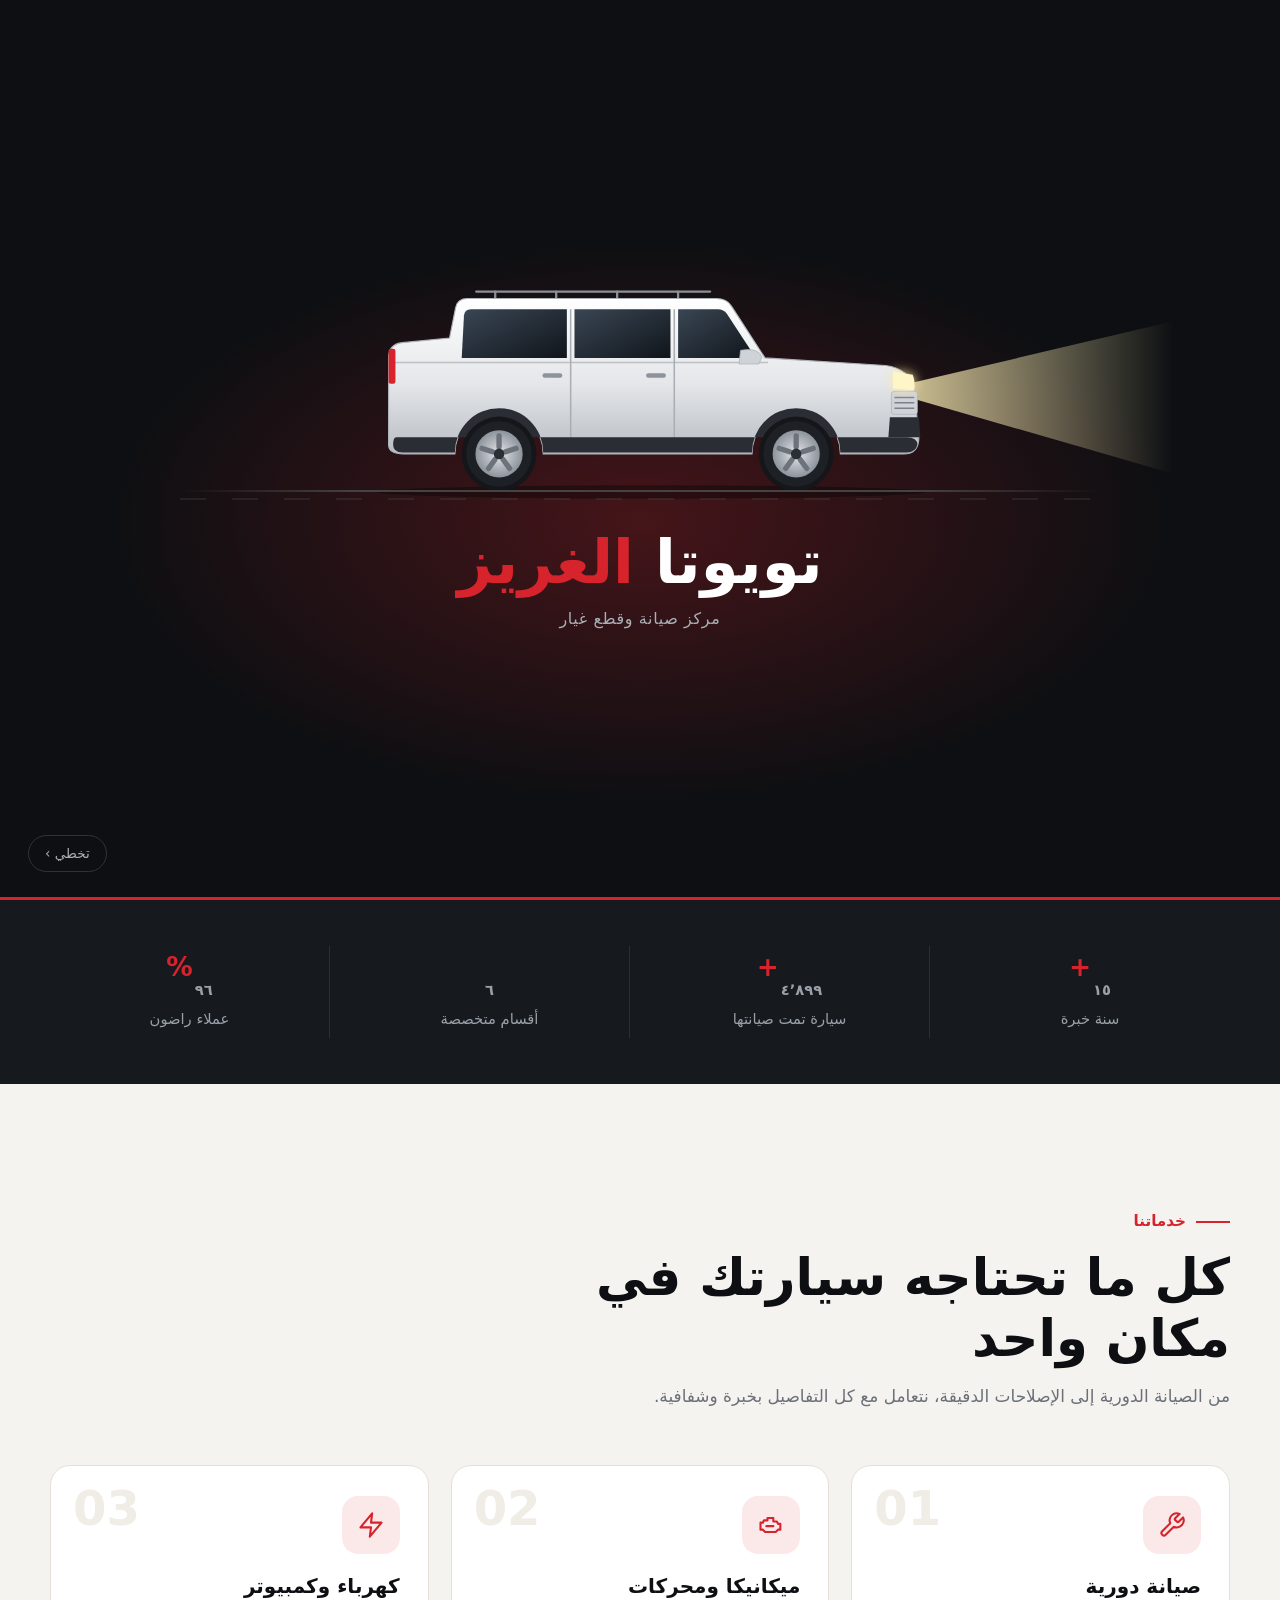
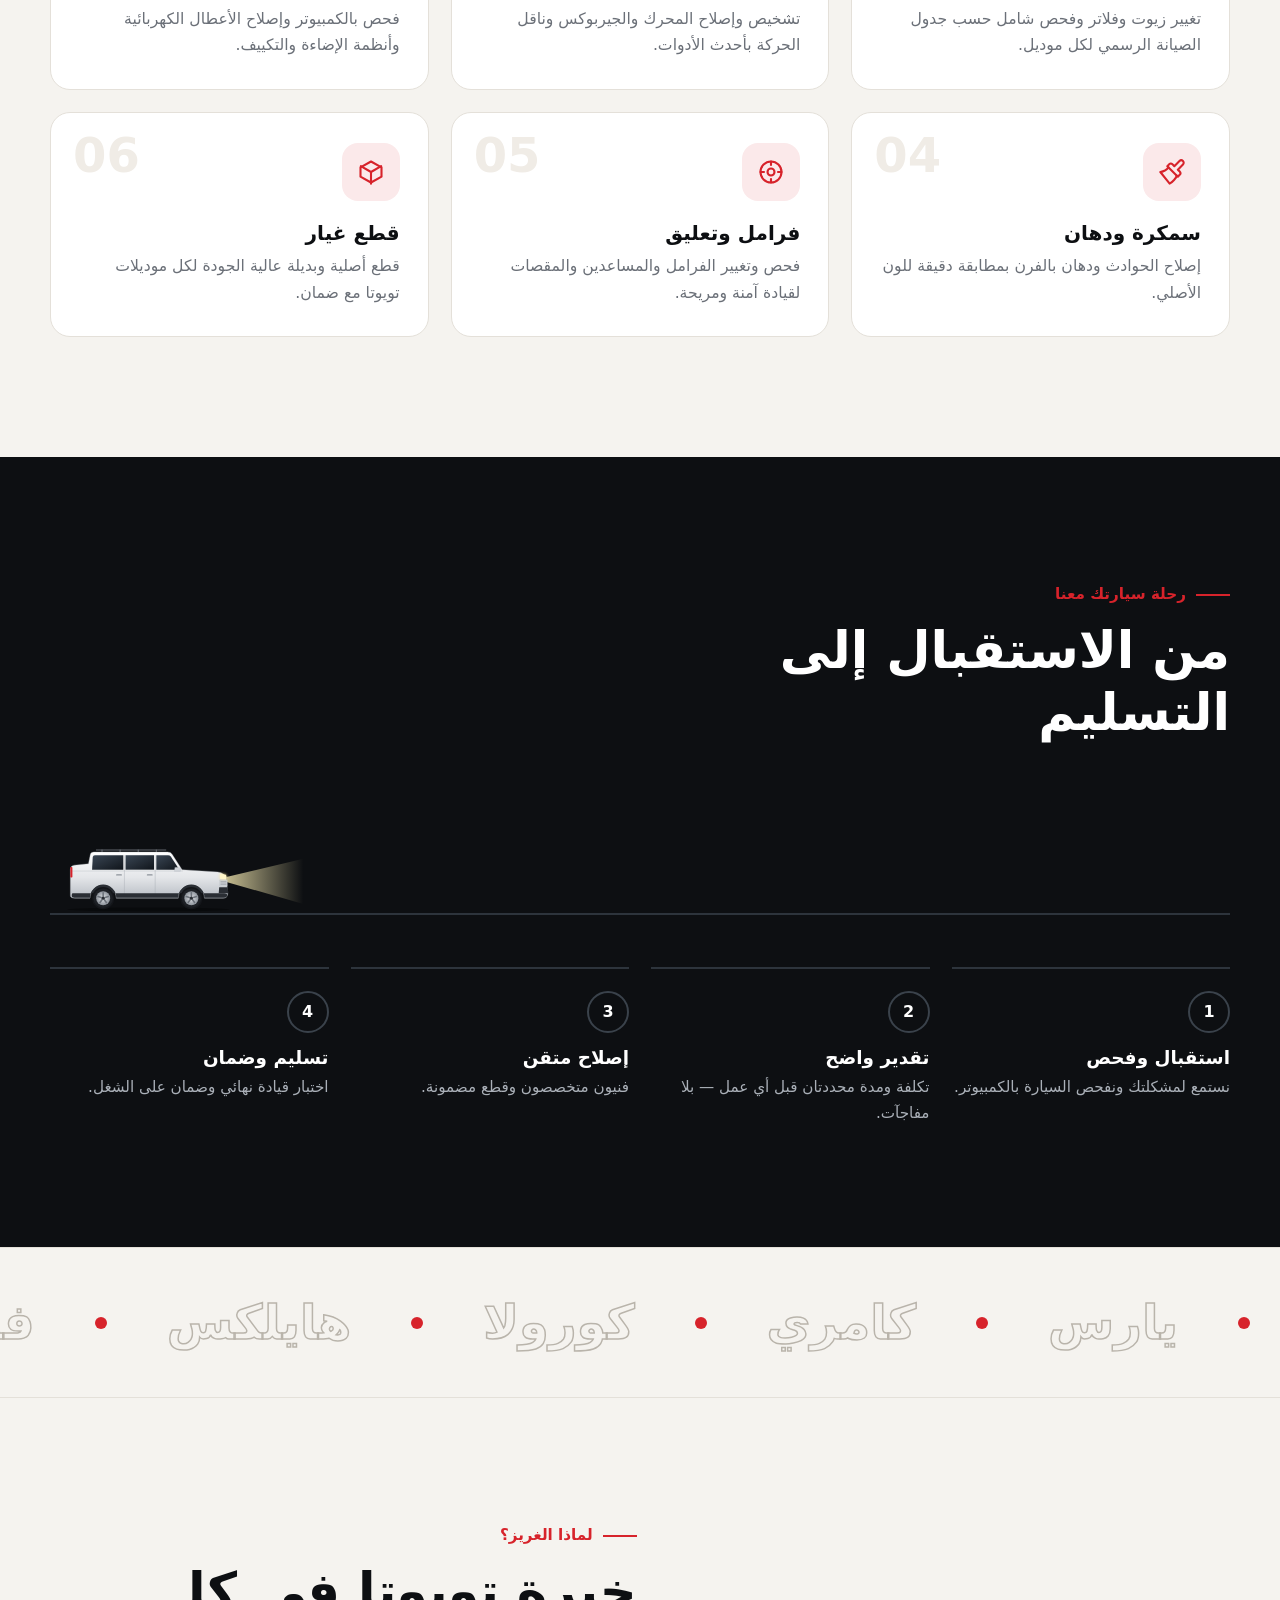
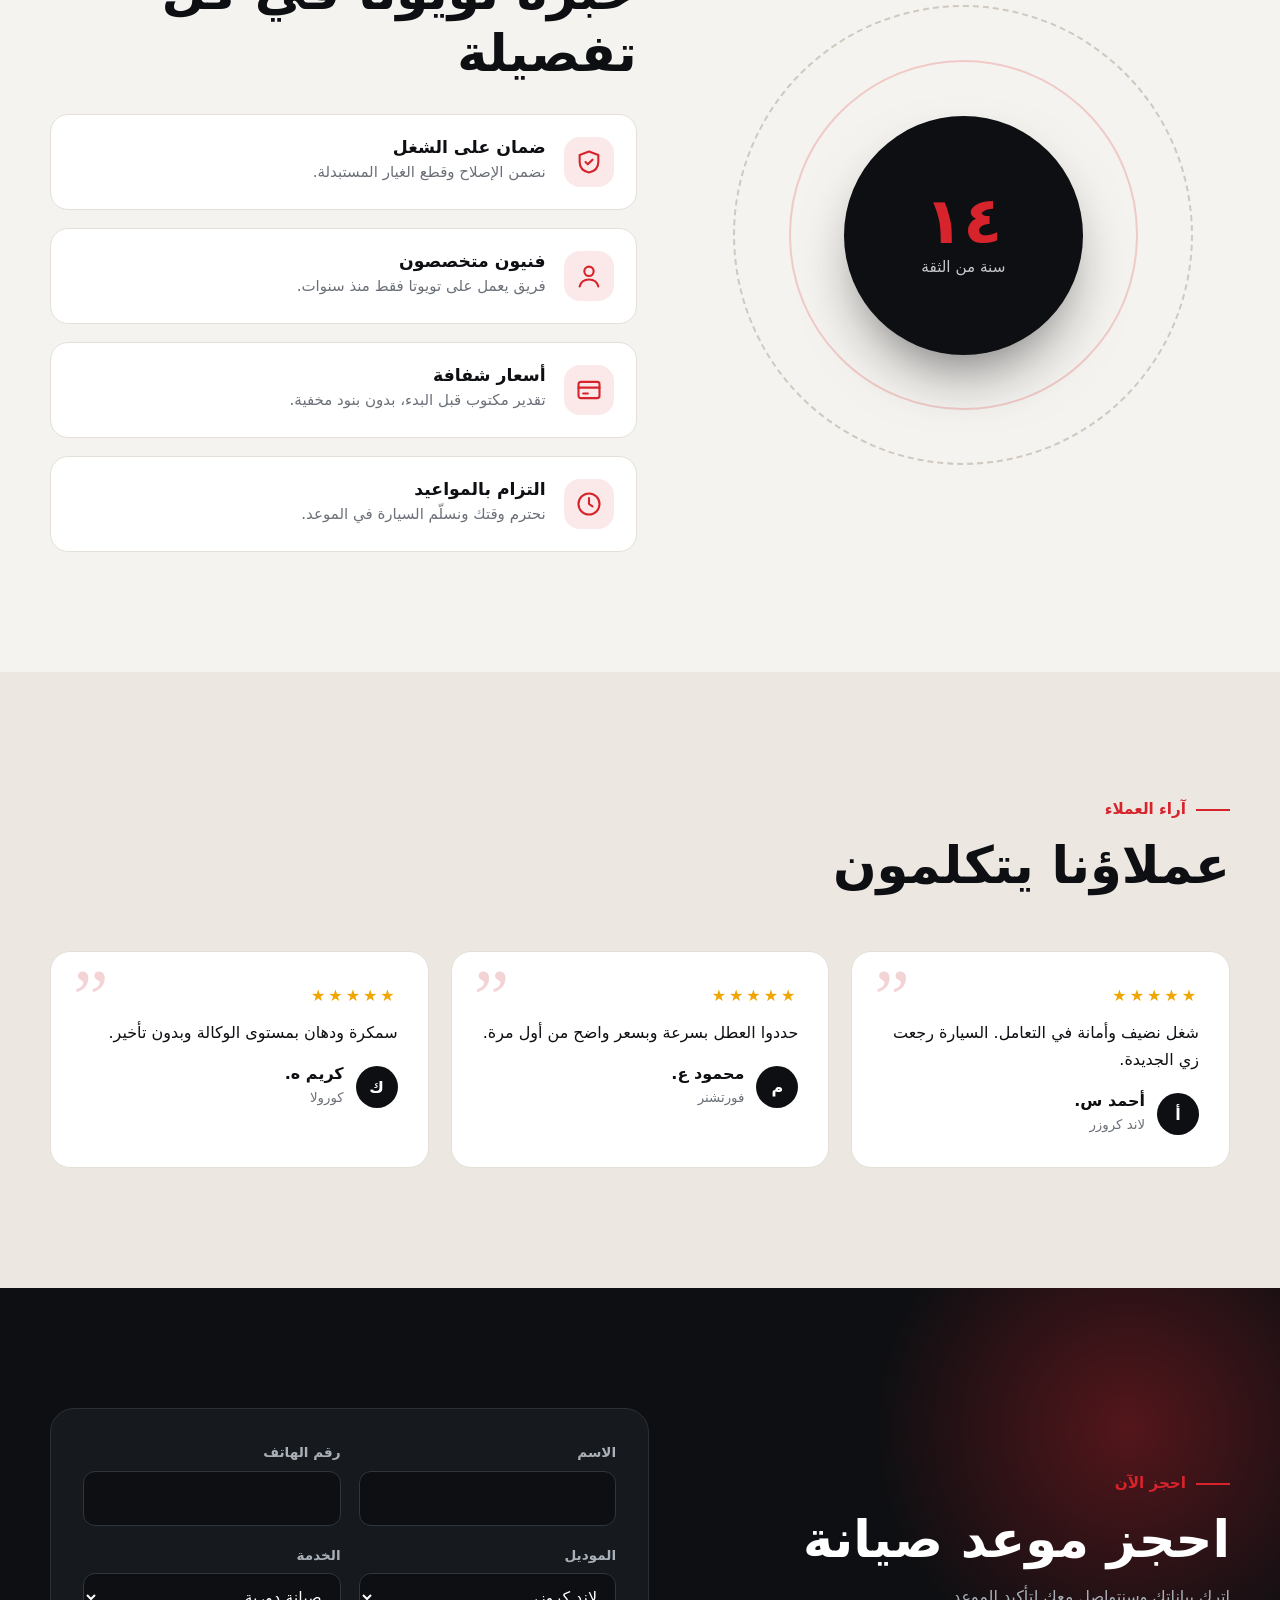
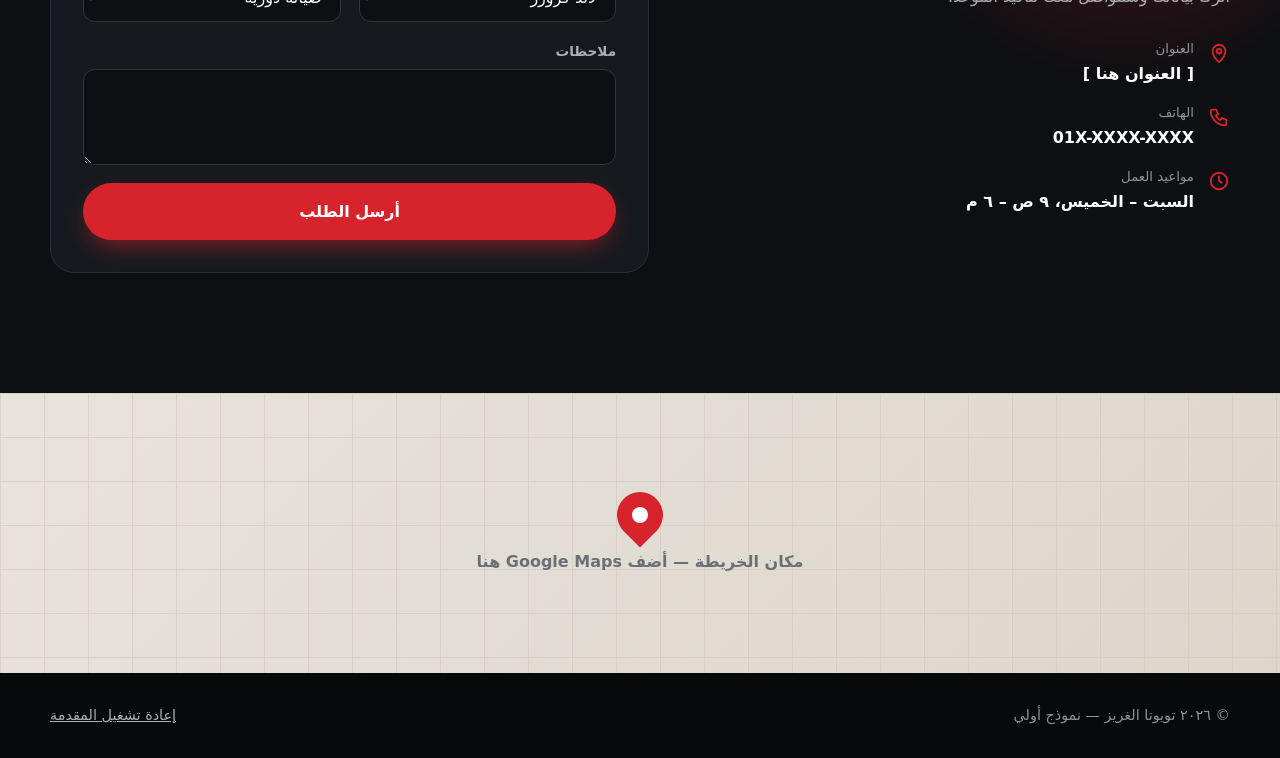
==== prototypes/ghuraiz-toyota/index.html @ bfed5585 "Add Arabic/English landing page prototype for Toyota Al-Ghuraiz service center Co-Authored-By: Claud" ====
<!doctype html>
<html lang="ar" dir="rtl">
<head>
<meta charset="utf-8">
<meta name="viewport" content="width=device-width, initial-scale=1">
<title>تويوتا الغريز | Toyota Al-Ghuraiz</title>
<meta name="description" content="مركز صيانة وقطع غيار تويوتا — Toyota service &amp; parts center.">
<style>
/* ---------- tokens ---------- */
:root{
  --red:#d7232b; --red-d:#a91820; --ink:#0d0f12; --ink-2:#161a1f; --ink-3:#20262d;
  --paper:#f5f3ef; --card:#ffffff; --line:#e4e0d9; --muted:#6b7078; --on-dark:#e9e9ea;
  --dir:1; --ease:cubic-bezier(.2,.8,.2,1);
  --font: "Segoe UI", "Noto Sans Arabic", "Noto Kufi Arabic", Tahoma, system-ui, -apple-system, "Helvetica Neue", Arial, sans-serif;
}
html[dir=rtl]{--dir:-1}
*{box-sizing:border-box;margin:0;padding:0}
html{scroll-behavior:smooth;-webkit-text-size-adjust:100%;overflow-x:clip}
body{font-family:var(--font);background:var(--paper);color:var(--ink);line-height:1.7;overflow-x:clip}
body.intro-on{overflow:hidden}
img,svg{display:block;max-width:100%}
a{color:inherit;text-decoration:none}
button{font:inherit;cursor:pointer;border:0;background:none;color:inherit}
.wrap{width:min(1180px,100% - 40px);margin-inline:auto}
section{position:relative}
h1,h2,h3{line-height:1.2;letter-spacing:0}
html[lang=en] h1,html[lang=en] h2{letter-spacing:-.02em}

/* ---------- reveal ---------- */
.js [data-reveal]{opacity:0;transform:translateY(34px);transition:opacity .9s var(--ease),transform .9s var(--ease);transition-delay:var(--d,0s)}
.js [data-reveal=start]{transform:translateX(calc(var(--dir) * -48px))}
.js [data-reveal=end]{transform:translateX(calc(var(--dir) * 48px))}
.js [data-reveal=zoom]{transform:scale(.92)}
.js [data-reveal].in{opacity:1;transform:none}

/* ---------- progress + nav ---------- */
.progress{position:fixed;inset:0 0 auto 0;height:3px;z-index:60;background:transparent}
.progress i{display:block;height:100%;width:100%;background:var(--red);transform-origin:left center;transform:scaleX(var(--sp,0))}
html[dir=rtl] .progress i{transform-origin:right center}
.nav{position:fixed;inset:0 0 auto 0;z-index:50;padding:18px 0;transition:background .35s,padding .35s,box-shadow .35s}
.nav.solid{background:rgba(13,15,18,.86);backdrop-filter:blur(14px);padding:10px 0;box-shadow:0 8px 30px rgba(0,0,0,.25)}
.nav .wrap{display:flex;align-items:center;gap:28px}
.logo{display:flex;align-items:center;gap:12px;color:#fff}
.logo-mark{width:44px;height:44px;border-radius:50%;border:2px solid var(--red);display:grid;place-items:center;flex:none}
.logo-mark svg{width:26px}
.logo b{display:block;font-size:1.15rem;line-height:1.1}
.logo small{display:block;font-size:.7rem;color:#aab0b8;font-weight:500;line-height:1.3}
.links{display:flex;gap:26px;margin-inline-start:auto;color:#d7d9dc;font-weight:600;font-size:.95rem}
.links a{position:relative;padding:4px 0}
.links a::after{content:"";position:absolute;inset:auto 0 -2px 0;height:2px;background:var(--red);transform:scaleX(0);transition:transform .3s var(--ease)}
.links a:hover::after{transform:scaleX(1)}
.btn{display:inline-flex;align-items:center;gap:10px;padding:13px 26px;border-radius:999px;font-weight:700;transition:transform .25s var(--ease),background .25s,box-shadow .25s,border-color .25s}
.btn-red{background:var(--red);color:#fff;box-shadow:0 10px 26px -8px rgba(215,35,43,.7)}
.btn-red:hover{background:var(--red-d);transform:translateY(-2px)}
.btn-ghost{border:1.5px solid rgba(255,255,255,.35);color:#fff}
.btn-ghost:hover{border-color:#fff;background:rgba(255,255,255,.08)}
.btn svg{width:18px;transition:transform .25s}
.btn:hover svg{transform:translateX(calc(var(--dir) * 4px))}
html[dir=rtl] .btn svg{transform:scaleX(-1)}
html[dir=rtl] .btn:hover svg{transform:scaleX(-1) translateX(4px)}
.lang{border:1.5px solid rgba(255,255,255,.35);color:#fff;border-radius:999px;padding:7px 16px;font-weight:700;font-size:.85rem;transition:.25s}
.lang:hover{background:#fff;color:var(--ink)}
.burger{display:none;width:42px;height:42px;border-radius:50%;border:1.5px solid rgba(255,255,255,.35);color:#fff;place-items:center}
.burger span,.burger span::before,.burger span::after{display:block;width:18px;height:2px;background:#fff;position:relative;transition:.3s}
.burger span::before,.burger span::after{content:"";position:absolute;inset-inline-start:0}
.burger span::before{top:-6px}.burger span::after{top:6px}

/* ---------- car ---------- */
.lc{position:relative;direction:ltr}
.lc svg{width:100%;height:auto;overflow:visible}
.lc .wheel-spin{transform-box:fill-box;transform-origin:center;animation:spin var(--spin,.7s) linear infinite}
.lc .beam{opacity:0;transition:opacity .6s}
.lc.lights-on .beam{opacity:1}
.lc .lamp{fill:#8e8a78;transition:fill .4s}
.lc.lights-on .lamp{fill:#fff6c8;filter:drop-shadow(0 0 8px #ffe9a0)}
@keyframes spin{to{transform:rotate(360deg)}}

/* ---------- intro ---------- */
.intro{position:fixed;inset:0;z-index:100;display:grid;place-items:center;pointer-events:all}
.intro .half{position:absolute;inset-inline:0;height:50.5%;background:var(--ink);transition:transform 1s var(--ease)}
.intro .top{top:0}.intro .bot{bottom:0}
.intro.open .top{transform:translateY(-101%)}
.intro.open .bot{transform:translateY(101%)}
.intro-stage{position:relative;z-index:2;width:min(920px,92vw);text-align:center;transition:opacity .5s}
.intro.open .intro-stage,.intro.open .skip{opacity:0}
.intro-glow{position:absolute;inset:0;z-index:1;background:radial-gradient(60% 45% at 50% 58%,rgba(215,35,43,.28),transparent 70%)}
.intro-car{width:min(640px,88vw);margin:0 auto;transform:translateX(-120vw);transition:transform 2.1s cubic-bezier(.15,.7,.2,1)}
.intro.drive .intro-car{transform:none}
.intro.drive.park .intro-car{--spin:0s}
.road{height:2px;margin-top:-14px;background:linear-gradient(90deg,transparent,#444 20%,#444 80%,transparent);position:relative}
.road::after{content:"";position:absolute;inset:8px 0 auto 0;height:2px;background:repeating-linear-gradient(90deg,#555 0 26px,transparent 26px 52px);opacity:.6;animation:dash .5s linear infinite}
.intro.park .road::after{animation:none;opacity:.25}
@keyframes dash{to{background-position:52px 0}}
.intro-brand{margin-top:34px;color:#fff;opacity:0;transform:translateY(18px);transition:opacity .8s .1s,transform .8s .1s var(--ease)}
.intro.park .intro-brand{opacity:1;transform:none}
.intro-brand h2{font-size:clamp(2.2rem,6vw,3.8rem);font-weight:800}
.intro-brand h2 span{color:var(--red)}
.intro-brand p{color:#aab0b8;margin-top:6px;letter-spacing:.04em}
.skip{position:absolute;z-index:3;inset-block-end:28px;inset-inline-end:28px;color:#aab0b8;font-size:.85rem;border:1px solid #333;border-radius:999px;padding:6px 16px;transition:.25s,opacity .5s}
.skip:hover{color:#fff;border-color:#888}
.intro-bar{position:absolute;z-index:3;inset:auto 0 0 0;height:3px;background:#1d2127}
.intro-bar i{display:block;height:100%;background:var(--red);transform-origin:left;transform:scaleX(0);transition:transform 3.4s linear}
html[dir=rtl] .intro-bar i{transform-origin:right}
.intro.drive .intro-bar i{transform:scaleX(1)}

/* ---------- hero ---------- */
.hero{min-height:100svh;background:var(--ink);color:#fff;overflow:hidden;display:flex;align-items:center;padding:120px 0 150px}
.hero::before{content:"";position:absolute;inset:0;background:
  radial-gradient(60% 55% at 78% 70%,rgba(215,35,43,.32),transparent 70%),
  radial-gradient(40% 40% at 10% 10%,rgba(255,255,255,.06),transparent 70%);}
.hero::after{content:"";position:absolute;inset:0;background-image:linear-gradient(rgba(255,255,255,.04) 1px,transparent 1px),linear-gradient(90deg,rgba(255,255,255,.04) 1px,transparent 1px);background-size:64px 64px;mask-image:radial-gradient(70% 70% at 50% 40%,#000,transparent);-webkit-mask-image:radial-gradient(70% 70% at 50% 40%,#000,transparent)}
.hero .wrap{position:relative;z-index:2}
.kicker{display:inline-flex;align-items:center;gap:10px;color:var(--red);font-weight:800;font-size:.85rem;letter-spacing:.14em;text-transform:uppercase}
html[lang=ar] .kicker{letter-spacing:0;font-size:.95rem}
.kicker::before{content:"";width:34px;height:2px;background:currentColor}
.hero h1{font-size:clamp(2.6rem,6.4vw,5.2rem);font-weight:800;margin:18px 0 20px;max-width:15ch}
.hero h1 em{font-style:normal;color:var(--red);display:block}
.hero p.lead{max-width:46ch;color:#c4c8cd;font-size:1.12rem}
.cta{display:flex;flex-wrap:wrap;gap:14px;margin-top:34px}
.hero-car{position:absolute;z-index:1;inset-block-end:55px;width:min(760px,62vw)}
html[dir=rtl] .hero-car{left:1%}
html[dir=ltr] .hero-car{right:1%}
html[dir=ltr] .hero-car .lc svg{transform:scaleX(-1)}
.hero-car .lc{transform:translateX(calc(var(--dir) * var(--px,0px))) translateY(var(--py,0px))}
.hero-car .bob{animation:bob 3.2s ease-in-out infinite}
@keyframes bob{50%{transform:translateY(-4px)}}
.hero-ground{position:absolute;z-index:1;inset:auto 0 70px 0;height:2px;background:linear-gradient(90deg,transparent,rgba(255,255,255,.25),transparent)}
.hero-car .lc svg{filter:drop-shadow(0 30px 40px rgba(0,0,0,.55))}
.js .hero [data-hero]{opacity:0;transform:translateY(30px);transition:opacity 1s var(--ease),transform 1s var(--ease);transition-delay:var(--d,0s)}
.js .hero-car{opacity:0;transform:translateX(calc(var(--dir) * -160px));transition:opacity 1.2s .2s,transform 1.4s .2s var(--ease)}
.ready .hero [data-hero]{opacity:1;transform:none}
.ready .hero-car{opacity:1;transform:none}
.scroll-cue{position:absolute;z-index:2;inset-block-end:26px;inset-inline-start:50%;translate:-50% 0;color:#8c929a;font-size:.8rem;display:flex;flex-direction:column;align-items:center;gap:8px}
html[dir=rtl] .scroll-cue{translate:50% 0}
.scroll-cue i{width:22px;height:36px;border:2px solid #555;border-radius:12px;position:relative}
.scroll-cue i::after{content:"";position:absolute;top:6px;inset-inline-start:50%;width:4px;height:8px;margin-inline-start:-2px;border-radius:2px;background:var(--red);animation:wheel 1.6s infinite}
@keyframes wheel{0%{opacity:0;transform:translateY(0)}30%{opacity:1}100%{opacity:0;transform:translateY(14px)}}

/* ---------- stats ---------- */
.stats{background:var(--ink-2);color:#fff;padding:46px 0}
.stats .wrap{display:grid;grid-template-columns:repeat(4,1fr);gap:20px}
.stat{text-align:center;padding:6px 10px;border-inline-start:1px solid #2a3037}
.stat:first-child{border:0}
.stat b{display:block;font-size:clamp(2rem,4vw,3rem);font-weight:800;color:#fff;line-height:1.1}
.stat b sup{color:var(--red);font-size:.55em;vertical-align:top;margin-inline-start:2px}
.stat span{color:#9aa0a8;font-size:.92rem}

/* ---------- section basics ---------- */
.sec{padding:clamp(70px,10vw,120px) 0}
.sec-head{max-width:640px;margin-bottom:54px}
.sec-head h2{font-size:clamp(2rem,4.4vw,3.2rem);font-weight:800;margin:12px 0 12px}
.sec-head p{color:var(--muted);font-size:1.06rem}

/* ---------- services ---------- */
.grid3{display:grid;grid-template-columns:repeat(3,1fr);gap:22px}
.card{background:var(--card);border:1px solid var(--line);border-radius:20px;padding:30px 28px;position:relative;overflow:hidden;transition:transform .4s var(--ease),box-shadow .4s,border-color .4s}
.card::before{content:"";position:absolute;inset:0 0 auto 0;height:4px;background:var(--red);transform:scaleX(0);transform-origin:left;transition:transform .5s var(--ease)}
html[dir=rtl] .card::before{transform-origin:right}
.card:hover{transform:translateY(-8px);box-shadow:0 28px 50px -24px rgba(13,15,18,.3);border-color:transparent}
.card:hover::before{transform:scaleX(1)}
.ico{width:58px;height:58px;border-radius:16px;background:#fbe9ea;color:var(--red);display:grid;place-items:center;margin-bottom:20px;transition:.4s var(--ease)}
.ico svg{width:28px;fill:none;stroke:currentColor;stroke-width:1.8;stroke-linecap:round;stroke-linejoin:round}
.card:hover .ico{background:var(--red);color:#fff;transform:rotate(-8deg) scale(1.06)}
.card h3{font-size:1.25rem;margin-bottom:8px}
.card p{color:var(--muted);font-size:.98rem}
.card .num{position:absolute;inset-block-start:18px;inset-inline-end:22px;font-size:3rem;font-weight:800;color:#f0ece6;line-height:1;transition:color .4s}
.card:hover .num{color:#fbe0e2}

/* ---------- journey (scroll-driven car) ---------- */
.journey{background:var(--ink);color:#fff;overflow:hidden}
.journey .sec-head p{color:#9aa0a8}
.track{position:relative;direction:ltr;height:130px;margin:10px 0 40px}
.track .lc{position:absolute;inset-block-end:14px;width:190px;inset-inline-start:calc((100% - 190px) * var(--jp,0));transition:inset-inline-start .15s linear}
html[dir=rtl] .track .lc{inset-inline-start:auto;left:calc((100% - 190px) * var(--jp,0))}
.track .line{position:absolute;inset:auto 0 12px 0;height:2px;background:#2d343c}
.track .line i{position:absolute;inset:0 auto 0 0;width:calc(var(--jp,0) * 100%);background:var(--red)}
.steps{display:grid;grid-template-columns:repeat(4,1fr);gap:22px}
.step{padding-top:22px;border-top:2px solid #2d343c;opacity:.45;transition:opacity .5s,border-color .5s}
.step .n{display:inline-grid;place-items:center;width:42px;height:42px;border-radius:50%;border:2px solid #3a424b;font-weight:800;margin-bottom:14px;transition:.5s var(--ease)}
.step.on{opacity:1;border-color:var(--red)}
.step.on .n{background:var(--red);border-color:var(--red);transform:scale(1.1)}
.step h3{font-size:1.15rem;margin-bottom:6px}
.step p{color:#aab0b8;font-size:.95rem}

/* ---------- models marquee ---------- */
.models{background:var(--paper);padding:34px 0;overflow:hidden;border-block:1px solid var(--line)}
.marquee{display:flex;width:max-content;animation:mq 30s linear infinite;direction:ltr}
html[dir=rtl] .marquee{animation-direction:reverse}
.models:hover .marquee{animation-play-state:paused}
.marquee span{font-size:clamp(1.8rem,4vw,3rem);font-weight:800;color:transparent;-webkit-text-stroke:1.5px #b9b4ab;padding-inline:30px;display:flex;align-items:center;gap:60px;white-space:nowrap;transition:color .3s}
.marquee span::after{content:"";width:12px;height:12px;border-radius:50%;background:var(--red)}
.marquee span:hover{color:var(--ink);-webkit-text-stroke-color:var(--ink)}
@keyframes mq{to{transform:translateX(-50%)}}

/* ---------- why ---------- */
.why>*,.book .wrap>*{min-width:0}
.why{display:grid;grid-template-columns:1fr 1.1fr;gap:60px;align-items:center}
.why-list{display:grid;gap:18px}
.why-item{display:flex;gap:18px;padding:22px;border-radius:18px;background:var(--card);border:1px solid var(--line);transition:transform .35s var(--ease),box-shadow .35s}
.why-item:hover{transform:translateX(calc(var(--dir) * -6px));box-shadow:0 20px 40px -26px rgba(0,0,0,.35)}
.why-item .ico{margin:0;flex:none;width:50px;height:50px}
.why-item h3{font-size:1.08rem;margin-bottom:2px}
.why-item p{color:var(--muted);font-size:.94rem}
.badge{position:relative;aspect-ratio:1;max-width:460px;margin-inline:auto;width:100%}
.badge .ring{position:absolute;inset:0;border-radius:50%;border:2px dashed #cfc9bf;animation:rot 40s linear infinite}
.badge .ring.r2{inset:12%;border-style:solid;border-color:var(--red);opacity:.2;animation-direction:reverse;animation-duration:60s}
.badge .core{position:absolute;inset:24%;border-radius:50%;background:var(--ink);color:#fff;display:grid;place-items:center;text-align:center;padding:20px;box-shadow:0 30px 60px -20px rgba(13,15,18,.6)}
.badge .core b{font-size:clamp(2.6rem,6vw,4rem);color:var(--red);line-height:1}
.badge .core span{font-size:.95rem;color:#c4c8cd}
@keyframes rot{to{transform:rotate(360deg)}}

/* ---------- testimonials ---------- */
.tst{background:#ece8e1}
.quote{background:var(--card);border-radius:20px;padding:30px;border:1px solid var(--line);position:relative}
.quote::before{content:"”";position:absolute;inset-block-start:6px;inset-inline-end:22px;font-size:5rem;line-height:1;color:#f3d3d5;font-family:Georgia,serif}
.quote .stars{color:#f0a500;letter-spacing:3px;margin-bottom:10px}
.quote p{margin-bottom:18px}
.quote footer{display:flex;align-items:center;gap:12px}
.av{width:42px;height:42px;border-radius:50%;background:var(--ink);color:#fff;display:grid;place-items:center;font-weight:800}
.quote footer b{display:block;line-height:1.2}
.quote footer small{color:var(--muted)}

/* ---------- booking ---------- */
.book{background:var(--ink);color:#fff;overflow:hidden}
.book::before{content:"";position:absolute;inset:-20% -10% auto auto;width:560px;height:560px;border-radius:50%;background:radial-gradient(circle,rgba(215,35,43,.35),transparent 65%)}
.book .wrap{position:relative;display:grid;grid-template-columns:1fr 1.15fr;gap:60px;align-items:center}
.book h2{font-size:clamp(2rem,4.4vw,3.2rem);font-weight:800;margin:12px 0}
.book .sub{color:#aab0b8;margin-bottom:28px}
.info{display:grid;gap:14px}
.info div{display:flex;gap:14px;align-items:flex-start}
.info svg{width:22px;flex:none;color:var(--red);fill:none;stroke:currentColor;stroke-width:2;stroke-linecap:round;stroke-linejoin:round;margin-top:4px}
.info small{display:block;color:#8c929a}
.info b{font-weight:600;direction:ltr;unicode-bidi:plaintext}
form{background:var(--ink-2);border:1px solid #2a3037;border-radius:24px;padding:32px;display:grid;grid-template-columns:1fr 1fr;gap:18px}
.field{display:grid;gap:6px}
.field.full{grid-column:1/-1}
label{font-size:.85rem;color:#aab0b8;font-weight:600}
input,select,textarea{width:100%;background:var(--ink);border:1.5px solid #2f363e;border-radius:12px;padding:13px 14px;color:#fff;font:inherit;transition:border-color .25s,box-shadow .25s}
input:focus,select:focus,textarea:focus{outline:0;border-color:var(--red);box-shadow:0 0 0 4px rgba(215,35,43,.18)}
textarea{min-height:96px;resize:vertical}
form .btn{grid-column:1/-1;justify-content:center;padding:15px}
.toast{position:fixed;inset-inline:0;inset-block-end:28px;margin-inline:auto;width:max-content;max-width:90vw;background:#fff;color:var(--ink);padding:14px 24px;border-radius:999px;font-weight:700;box-shadow:0 20px 50px rgba(0,0,0,.35);transform:translateY(160%);visibility:hidden;transition:transform .5s var(--ease),visibility .5s;z-index:70;border-inline-start:6px solid var(--red)}
.toast.show{transform:none;visibility:visible}

/* ---------- map + footer ---------- */
.map{background:linear-gradient(135deg,#e8e4dc,#dcd6cb);min-height:280px;display:grid;place-items:center;text-align:center;color:var(--muted);position:relative;overflow:hidden}
.map::before{content:"";position:absolute;inset:0;background-image:linear-gradient(#cfc9be 1px,transparent 1px),linear-gradient(90deg,#cfc9be 1px,transparent 1px);background-size:44px 44px;opacity:.6}
.map div{position:relative;display:grid;gap:10px;justify-items:center}
.pin{width:46px;height:46px;border-radius:50% 50% 50% 0;background:var(--red);transform:rotate(-45deg);display:grid;place-items:center;animation:drop 2s ease-in-out infinite}
.pin::after{content:"";width:16px;height:16px;border-radius:50%;background:#fff}
@keyframes drop{50%{transform:rotate(-45deg) translate(-6px,6px)}}
footer.site{background:#08090b;color:#8c929a;padding:30px 0;font-size:.9rem}
footer.site .wrap{display:flex;justify-content:space-between;gap:16px;flex-wrap:wrap;align-items:center}
footer.site button{color:#aab0b8;text-decoration:underline}

/* ---------- responsive ---------- */
@media (max-width:960px){
  .grid3{grid-template-columns:1fr 1fr}
  .why,.book .wrap{grid-template-columns:1fr;gap:40px}
  .steps{grid-template-columns:1fr 1fr}
  .stats .wrap{grid-template-columns:1fr 1fr;row-gap:26px}
  .stat:nth-child(3){border:0}
  .hero-car{width:min(600px,92vw);inset-block-end:60px}
}
@media (max-width:760px){
  .links{position:fixed;inset:64px 0 auto 0;background:rgba(13,15,18,.97);flex-direction:column;gap:0;padding:8px 20px 20px;transform:translateY(-130%);transition:transform .45s var(--ease);margin:0}
  .links.open{transform:none}
  .links a{padding:14px 0;border-bottom:1px solid #20262d}
  .burger{display:grid;margin-inline-start:auto}
  .nav .btn-red{display:none}
  .nav .wrap{gap:12px}
  .lang{margin-inline-start:0}
  .hero{align-items:flex-start;padding-top:110px}
  .hero-car{inset-block-end:45px;width:108vw}
  html[dir=rtl] .hero-car{left:-4%}
  html[dir=ltr] .hero-car{right:-4%}
  .hero-ground{inset-block-end:60px}
  .scroll-cue{display:none}
  form{grid-template-columns:1fr;padding:24px}
}
@media (max-width:560px){.grid3,.steps{grid-template-columns:1fr}.logo small{display:none}}

@media (prefers-reduced-motion:reduce){
  *{animation:none!important;transition-duration:.01s!important;scroll-behavior:auto!important}
  .js [data-reveal],.js .hero [data-hero],.js .hero-car{opacity:1!important;transform:none!important}
}
</style>
</head>
<body class="intro-on">

<!-- ================= INTRO ================= -->
<div class="intro" id="intro" aria-hidden="true">
  <div class="half top"></div><div class="half bot"></div>
  <div class="intro-glow"></div>
  <div class="intro-stage">
    <div class="intro-car lc" data-car data-fast></div>
    <div class="road"></div>
    <div class="intro-brand">
      <h2 data-i18n-html="intro_name">تويوتا <span>الغريز</span></h2>
      <p data-i18n="intro_tag">مركز صيانة وقطع غيار</p>
    </div>
  </div>
  <button class="skip" id="skip" data-i18n="skip">تخطي ›</button>
  <div class="intro-bar"><i></i></div>
</div>

<div class="progress"><i></i></div>

<!-- ================= NAV ================= -->
<header class="nav" id="nav">
  <div class="wrap">
    <a href="#top" class="logo" aria-label="Home">
      <span class="logo-mark">
        <!-- placeholder emblem: replace with the center's own logo -->
        <svg viewBox="0 0 40 28" fill="none" stroke="#d7232b" stroke-width="3"><ellipse cx="20" cy="14" rx="18" ry="12"/><ellipse cx="20" cy="14" rx="7" ry="12"/><ellipse cx="20" cy="9" rx="18" ry="0.1"/></svg>
      </span>
      <span><b data-i18n="brand">تويوتا الغريز</b><small data-i18n="brand_sub">مركز صيانة وقطع غيار</small></span>
    </a>
    <nav class="links" id="links">
      <a href="#services" data-i18n="nav_services">الخدمات</a>
      <a href="#process" data-i18n="nav_process">كيف نعمل</a>
      <a href="#why" data-i18n="nav_why">لماذا نحن</a>
      <a href="#book" data-i18n="nav_contact">تواصل معنا</a>
    </nav>
    <button class="lang" id="lang" aria-label="Switch language">EN</button>
    <a href="#book" class="btn btn-red"><span data-i18n="nav_book">احجز موعد</span></a>
    <button class="burger" id="burger" aria-label="Menu"><span></span></button>
  </div>
</header>

<main id="top">
<!-- ================= HERO ================= -->
<section class="hero">
  <div class="wrap">
    <span class="kicker" data-hero style="--d:.1s" data-i18n="hero_kicker">متخصصون في تويوتا</span>
    <h1 data-hero style="--d:.25s"><span data-i18n="hero_t1">عناية تليق</span><em data-i18n="hero_t2">بسيارتك</em></h1>
    <p class="lead" data-hero style="--d:.4s" data-i18n="hero_sub">صيانة دورية، ميكانيكا وكهرباء، سمكرة ودهان، وقطع غيار — بأيدي فنيين متخصصين في سيارات تويوتا.</p>
    <div class="cta" data-hero style="--d:.55s">
      <a href="#book" class="btn btn-red"><span data-i18n="hero_cta1">احجز موعد الآن</span><svg viewBox="0 0 24 24" fill="none" stroke="currentColor" stroke-width="2.4" stroke-linecap="round" stroke-linejoin="round"><path d="M5 12h14M13 6l6 6-6 6"/></svg></a>
      <a href="#services" class="btn btn-ghost"><span data-i18n="hero_cta2">استعرض الخدمات</span></a>
    </div>
  </div>
  <div class="hero-ground"></div>
  <div class="hero-car" id="heroCar"><div class="lc bob" data-car data-lights></div></div>
  <div class="scroll-cue"><i></i><span data-i18n="scroll">اسحب للأسفل</span></div>
</section>

<!-- ================= STATS ================= -->
<div class="stats">
  <div class="wrap">
    <div class="stat" data-reveal><b><span data-count="15">0</span><sup>+</sup></b><span data-i18n="st1">سنة خبرة</span></div>
    <div class="stat" data-reveal style="--d:.1s"><b><span data-count="5000">0</span><sup>+</sup></b><span data-i18n="st2">سيارة تمت صيانتها</span></div>
    <div class="stat" data-reveal style="--d:.2s"><b><span data-count="6">0</span></b><span data-i18n="st3">أقسام متخصصة</span></div>
    <div class="stat" data-reveal style="--d:.3s"><b><span data-count="98">0</span><sup>%</sup></b><span data-i18n="st4">عملاء راضون</span></div>
  </div>
</div>

<!-- ================= SERVICES ================= -->
<section class="sec" id="services">
  <div class="wrap">
    <div class="sec-head" data-reveal>
      <span class="kicker" data-i18n="svc_kicker">خدماتنا</span>
      <h2 data-i18n="svc_title">كل ما تحتاجه سيارتك في مكان واحد</h2>
      <p data-i18n="svc_sub">من الصيانة الدورية إلى الإصلاحات الدقيقة، نتعامل مع كل التفاصيل بخبرة وشفافية.</p>
    </div>
    <div class="grid3">
      <article class="card" data-reveal><span class="num">01</span>
        <div class="ico"><svg viewBox="0 0 24 24"><path d="M14.7 6.3a1 1 0 0 0 0 1.4l1.6 1.6a1 1 0 0 0 1.4 0l3.77-3.77a6 6 0 0 1-7.94 7.94l-6.91 6.91a2.12 2.12 0 0 1-3-3l6.91-6.91a6 6 0 0 1 7.94-7.94l-3.76 3.76z"/></svg></div>
        <h3 data-i18n="s1t">صيانة دورية</h3><p data-i18n="s1d">تغيير زيوت وفلاتر وفحص شامل حسب جدول الصيانة الرسمي لكل موديل.</p></article>
      <article class="card" data-reveal style="--d:.08s"><span class="num">02</span>
        <div class="ico"><svg viewBox="0 0 24 24"><path d="M3 10v6h2l2 2h9l2-2h2v-5h-2l-1-2h-3V6H9v2H6l-1 2z"/><path d="M8 13h6"/></svg></div>
        <h3 data-i18n="s2t">ميكانيكا ومحركات</h3><p data-i18n="s2d">تشخيص وإصلاح المحرك والجيربوكس وناقل الحركة بأحدث الأدوات.</p></article>
      <article class="card" data-reveal style="--d:.16s"><span class="num">03</span>
        <div class="ico"><svg viewBox="0 0 24 24"><path d="M13 2 3 14h9l-1 8 10-12h-9l1-8z"/></svg></div>
        <h3 data-i18n="s3t">كهرباء وكمبيوتر</h3><p data-i18n="s3d">فحص بالكمبيوتر وإصلاح الأعطال الكهربائية وأنظمة الإضاءة والتكييف.</p></article>
      <article class="card" data-reveal><span class="num">04</span>
        <div class="ico"><svg viewBox="0 0 24 24"><path d="M18.4 2.6 14 7l-1.6-1.6a2 2 0 0 0-2.8 0L8 7l9 9 1.6-1.6a2 2 0 0 0 0-2.8L17 10l4.4-4.4a2.1 2.1 0 1 0-3-3z"/><path d="M9 8c-2 3-4 3.5-7 4l8 10c2-1 6-5 6-7"/></svg></div>
        <h3 data-i18n="s4t">سمكرة ودهان</h3><p data-i18n="s4d">إصلاح الحوادث ودهان بالفرن بمطابقة دقيقة للون الأصلي.</p></article>
      <article class="card" data-reveal style="--d:.08s"><span class="num">05</span>
        <div class="ico"><svg viewBox="0 0 24 24"><circle cx="12" cy="12" r="9"/><circle cx="12" cy="12" r="3"/><path d="M12 3v3M12 18v3M3 12h3M18 12h3"/></svg></div>
        <h3 data-i18n="s5t">فرامل وتعليق</h3><p data-i18n="s5d">فحص وتغيير الفرامل والمساعدين والمقصات لقيادة آمنة ومريحة.</p></article>
      <article class="card" data-reveal style="--d:.16s"><span class="num">06</span>
        <div class="ico"><svg viewBox="0 0 24 24"><path d="M21 8l-9-5-9 5v8l9 5 9-5V8z"/><path d="M3.3 7 12 12l8.7-5M12 22V12"/></svg></div>
        <h3 data-i18n="s6t">قطع غيار</h3><p data-i18n="s6d">قطع أصلية وبديلة عالية الجودة لكل موديلات تويوتا مع ضمان.</p></article>
    </div>
  </div>
</section>

<!-- ================= JOURNEY ================= -->
<section class="sec journey" id="process">
  <div class="wrap">
    <div class="sec-head" data-reveal>
      <span class="kicker" data-i18n="pr_kicker">رحلة سيارتك معنا</span>
      <h2 data-i18n="pr_title">من الاستقبال إلى التسليم</h2>
    </div>
    <div class="track" id="track">
      <div class="line"><i></i></div>
      <div class="lc" data-car data-lights data-fast></div>
    </div>
    <div class="steps">
      <div class="step" data-at=".05"><span class="n">1</span><h3 data-i18n="p1t">استقبال وفحص</h3><p data-i18n="p1d">نستمع لمشكلتك ونفحص السيارة بالكمبيوتر.</p></div>
      <div class="step" data-at=".33"><span class="n">2</span><h3 data-i18n="p2t">تقدير واضح</h3><p data-i18n="p2d">تكلفة ومدة محددتان قبل أي عمل — بلا مفاجآت.</p></div>
      <div class="step" data-at=".6"><span class="n">3</span><h3 data-i18n="p3t">إصلاح متقن</h3><p data-i18n="p3d">فنيون متخصصون وقطع مضمونة.</p></div>
      <div class="step" data-at=".88"><span class="n">4</span><h3 data-i18n="p4t">تسليم وضمان</h3><p data-i18n="p4d">اختبار قيادة نهائي وضمان على الشغل.</p></div>
    </div>
  </div>
</section>

<!-- ================= MODELS ================= -->
<div class="models" aria-label="models">
  <div class="marquee" id="mq"></div>
</div>

<!-- ================= WHY ================= -->
<section class="sec" id="why">
  <div class="wrap why">
    <div data-reveal="start">
      <div class="badge">
        <div class="ring"></div><div class="ring r2"></div>
        <div class="core"><div><b data-count="15">0</b><br><span data-i18n="why_badge">سنة من الثقة</span></div></div>
      </div>
    </div>
    <div>
      <div class="sec-head" data-reveal style="margin-bottom:30px">
        <span class="kicker" data-i18n="why_kicker">لماذا الغريز؟</span>
        <h2 data-i18n="why_title">خبرة تويوتا في كل تفصيلة</h2>
      </div>
      <div class="why-list">
        <div class="why-item" data-reveal="end"><div class="ico"><svg viewBox="0 0 24 24"><path d="M12 3 4 6v6c0 5 3.4 8 8 9 4.6-1 8-4 8-9V6l-8-3z"/><path d="m9 12 2 2 4-4"/></svg></div><div><h3 data-i18n="w1t">ضمان على الشغل</h3><p data-i18n="w1d">نضمن الإصلاح وقطع الغيار المستبدلة.</p></div></div>
        <div class="why-item" data-reveal="end" style="--d:.08s"><div class="ico"><svg viewBox="0 0 24 24"><circle cx="12" cy="8" r="4"/><path d="M4 21c1-4 4-6 8-6s7 2 8 6"/></svg></div><div><h3 data-i18n="w2t">فنيون متخصصون</h3><p data-i18n="w2d">فريق يعمل على تويوتا فقط منذ سنوات.</p></div></div>
        <div class="why-item" data-reveal="end" style="--d:.16s"><div class="ico"><svg viewBox="0 0 24 24"><rect x="3" y="5" width="18" height="14" rx="2"/><path d="M3 10h18M7 15h4"/></svg></div><div><h3 data-i18n="w3t">أسعار شفافة</h3><p data-i18n="w3d">تقدير مكتوب قبل البدء، بدون بنود مخفية.</p></div></div>
        <div class="why-item" data-reveal="end" style="--d:.24s"><div class="ico"><svg viewBox="0 0 24 24"><circle cx="12" cy="12" r="9"/><path d="M12 7v5l3 2"/></svg></div><div><h3 data-i18n="w4t">التزام بالمواعيد</h3><p data-i18n="w4d">نحترم وقتك ونسلّم السيارة في الموعد.</p></div></div>
      </div>
    </div>
  </div>
</section>

<!-- ================= TESTIMONIALS ================= -->
<section class="sec tst">
  <div class="wrap">
    <div class="sec-head" data-reveal>
      <span class="kicker" data-i18n="t_kicker">آراء العملاء</span>
      <h2 data-i18n="t_title">عملاؤنا يتكلمون</h2>
    </div>
    <div class="grid3">
      <div class="quote" data-reveal><div class="stars">★★★★★</div><p data-i18n="q1">شغل نضيف وأمانة في التعامل. السيارة رجعت زي الجديدة.</p><footer><span class="av" data-i18n="a1i">أ</span><div><b data-i18n="a1">أحمد س.</b><small data-i18n="a1c">لاند كروزر</small></div></footer></div>
      <div class="quote" data-reveal style="--d:.1s"><div class="stars">★★★★★</div><p data-i18n="q2">حددوا العطل بسرعة وبسعر واضح من أول مرة.</p><footer><span class="av" data-i18n="a2i">م</span><div><b data-i18n="a2">محمود ع.</b><small data-i18n="a2c">فورتشنر</small></div></footer></div>
      <div class="quote" data-reveal style="--d:.2s"><div class="stars">★★★★★</div><p data-i18n="q3">سمكرة ودهان بمستوى الوكالة وبدون تأخير.</p><footer><span class="av" data-i18n="a3i">ك</span><div><b data-i18n="a3">كريم ه.</b><small data-i18n="a3c">كورولا</small></div></footer></div>
    </div>
  </div>
</section>

<!-- ================= BOOKING ================= -->
<section class="sec book" id="book">
  <div class="wrap">
    <div data-reveal="start">
      <span class="kicker" data-i18n="b_kicker">احجز الآن</span>
      <h2 data-i18n="b_title">احجز موعد صيانة</h2>
      <p class="sub" data-i18n="b_sub">اترك بياناتك وسنتواصل معك لتأكيد الموعد.</p>
      <div class="info">
        <div><svg viewBox="0 0 24 24"><path d="M12 22s7-6.2 7-12a7 7 0 1 0-14 0c0 5.8 7 12 7 12z"/><circle cx="12" cy="10" r="2.5"/></svg><span><small data-i18n="c_addr">العنوان</small><b data-i18n="c_addr_v">[ العنوان هنا ]</b></span></div>
        <div><svg viewBox="0 0 24 24"><path d="M5 4h4l2 5-2.5 1.5a11 11 0 0 0 5 5L15 13l5 2v4a2 2 0 0 1-2 2A16 16 0 0 1 3 6a2 2 0 0 1 2-2z"/></svg><span><small data-i18n="c_phone">الهاتف</small><b>01X-XXXX-XXXX</b></span></div>
        <div><svg viewBox="0 0 24 24"><circle cx="12" cy="12" r="9"/><path d="M12 7v5l3 2"/></svg><span><small data-i18n="c_hours">مواعيد العمل</small><b data-i18n="c_hours_v">السبت – الخميس، ٩ ص – ٦ م</b></span></div>
      </div>
    </div>
    <form id="form" data-reveal="end" novalidate>
      <div class="field"><label for="f_name" data-i18n="f_name">الاسم</label><input id="f_name" required autocomplete="name"></div>
      <div class="field"><label for="f_phone" data-i18n="f_phone">رقم الهاتف</label><input id="f_phone" type="tel" required autocomplete="tel" inputmode="tel" dir="ltr"></div>
      <div class="field"><label for="f_car" data-i18n="f_car">الموديل</label>
        <select id="f_car"><option data-i18n="m1">لاند كروزر</option><option data-i18n="m2">فورتشنر</option><option data-i18n="m3">هايلكس</option><option data-i18n="m4">كورولا</option><option data-i18n="m5">كامري</option><option data-i18n="m6">يارس</option><option data-i18n="m7">أخرى</option></select></div>
      <div class="field"><label for="f_srv" data-i18n="f_srv">الخدمة</label>
        <select id="f_srv"><option data-i18n="s1t">صيانة دورية</option><option data-i18n="s2t">ميكانيكا ومحركات</option><option data-i18n="s3t">كهرباء وكمبيوتر</option><option data-i18n="s4t">سمكرة ودهان</option><option data-i18n="s5t">فرامل وتعليق</option><option data-i18n="s6t">قطع غيار</option></select></div>
      <div class="field full"><label for="f_msg" data-i18n="f_msg">ملاحظات</label><textarea id="f_msg"></textarea></div>
      <button class="btn btn-red" type="submit"><span data-i18n="f_submit">أرسل الطلب</span></button>
    </form>
  </div>
</section>

<div class="map"><div><span class="pin"></span><b data-i18n="map">مكان الخريطة — أضف Google Maps هنا</b></div></div>
</main>

<footer class="site"><div class="wrap">
  <span data-i18n="foot">© ٢٠٢٦ تويوتا الغريز — نموذج أولي</span>
  <button id="replay" data-i18n="replay">إعادة تشغيل المقدمة</button>
</div></footer>

<div class="toast" id="toast" role="status"></div>

<script>
(() => {
  document.documentElement.classList.add('js');
  const $ = (s, r = document) => r.querySelector(s), $$ = (s, r = document) => [...r.querySelectorAll(s)];
  const reduce = matchMedia('(prefers-reduced-motion: reduce)').matches;

  /* ---------- translations ---------- */
  const T = {
    ar: {
      title:"تويوتا الغريز | مركز صيانة وقطع غيار", btn:"EN",
      brand:"تويوتا الغريز", brand_sub:"مركز صيانة وقطع غيار",
      nav_services:"الخدمات", nav_process:"كيف نعمل", nav_why:"لماذا نحن", nav_contact:"تواصل معنا", nav_book:"احجز موعد",
      intro_name:'تويوتا <span>الغريز</span>', intro_tag:"مركز صيانة وقطع غيار", skip:"تخطي ›",
      hero_kicker:"متخصصون في تويوتا", hero_t1:"عناية تليق", hero_t2:"بسيارتك",
      hero_sub:"صيانة دورية، ميكانيكا وكهرباء، سمكرة ودهان، وقطع غيار — بأيدي فنيين متخصصين في سيارات تويوتا.",
      hero_cta1:"احجز موعد الآن", hero_cta2:"استعرض الخدمات", scroll:"اسحب للأسفل",
      st1:"سنة خبرة", st2:"سيارة تمت صيانتها", st3:"أقسام متخصصة", st4:"عملاء راضون",
      svc_kicker:"خدماتنا", svc_title:"كل ما تحتاجه سيارتك في مكان واحد", svc_sub:"من الصيانة الدورية إلى الإصلاحات الدقيقة، نتعامل مع كل التفاصيل بخبرة وشفافية.",
      s1t:"صيانة دورية", s1d:"تغيير زيوت وفلاتر وفحص شامل حسب جدول الصيانة الرسمي لكل موديل.",
      s2t:"ميكانيكا ومحركات", s2d:"تشخيص وإصلاح المحرك والجيربوكس وناقل الحركة بأحدث الأدوات.",
      s3t:"كهرباء وكمبيوتر", s3d:"فحص بالكمبيوتر وإصلاح الأعطال الكهربائية وأنظمة الإضاءة والتكييف.",
      s4t:"سمكرة ودهان", s4d:"إصلاح الحوادث ودهان بالفرن بمطابقة دقيقة للون الأصلي.",
      s5t:"فرامل وتعليق", s5d:"فحص وتغيير الفرامل والمساعدين والمقصات لقيادة آمنة ومريحة.",
      s6t:"قطع غيار", s6d:"قطع أصلية وبديلة عالية الجودة لكل موديلات تويوتا مع ضمان.",
      pr_kicker:"رحلة سيارتك معنا", pr_title:"من الاستقبال إلى التسليم",
      p1t:"استقبال وفحص", p1d:"نستمع لمشكلتك ونفحص السيارة بالكمبيوتر.",
      p2t:"تقدير واضح", p2d:"تكلفة ومدة محددتان قبل أي عمل — بلا مفاجآت.",
      p3t:"إصلاح متقن", p3d:"فنيون متخصصون وقطع مضمونة.",
      p4t:"تسليم وضمان", p4d:"اختبار قيادة نهائي وضمان على الشغل.",
      why_kicker:"لماذا الغريز؟", why_title:"خبرة تويوتا في كل تفصيلة", why_badge:"سنة من الثقة",
      w1t:"ضمان على الشغل", w1d:"نضمن الإصلاح وقطع الغيار المستبدلة.",
      w2t:"فنيون متخصصون", w2d:"فريق يعمل على تويوتا فقط منذ سنوات.",
      w3t:"أسعار شفافة", w3d:"تقدير مكتوب قبل البدء، بدون بنود مخفية.",
      w4t:"التزام بالمواعيد", w4d:"نحترم وقتك ونسلّم السيارة في الموعد.",
      t_kicker:"آراء العملاء", t_title:"عملاؤنا يتكلمون",
      q1:"شغل نضيف وأمانة في التعامل. السيارة رجعت زي الجديدة.", a1:"أحمد س.", a1i:"أ", a1c:"لاند كروزر",
      q2:"حددوا العطل بسرعة وبسعر واضح من أول مرة.", a2:"محمود ع.", a2i:"م", a2c:"فورتشنر",
      q3:"سمكرة ودهان بمستوى الوكالة وبدون تأخير.", a3:"كريم ه.", a3i:"ك", a3c:"كورولا",
      b_kicker:"احجز الآن", b_title:"احجز موعد صيانة", b_sub:"اترك بياناتك وسنتواصل معك لتأكيد الموعد.",
      c_addr:"العنوان", c_addr_v:"[ العنوان هنا ]", c_phone:"الهاتف", c_hours:"مواعيد العمل", c_hours_v:"السبت – الخميس، ٩ ص – ٦ م",
      f_name:"الاسم", f_phone:"رقم الهاتف", f_car:"الموديل", f_srv:"الخدمة", f_msg:"ملاحظات", f_submit:"أرسل الطلب",
      m1:"لاند كروزر", m2:"فورتشنر", m3:"هايلكس", m4:"كورولا", m5:"كامري", m6:"يارس", m7:"أخرى",
      ok:"تم استلام طلبك ✓ سنتواصل معك قريباً", need:"من فضلك أدخل الاسم ورقم الهاتف",
      map:"مكان الخريطة — أضف Google Maps هنا", foot:"© ٢٠٢٦ تويوتا الغريز — نموذج أولي", replay:"إعادة تشغيل المقدمة"
    },
    en: {
      title:"Toyota Al-Ghuraiz | Service & Parts Center", btn:"عربي",
      brand:"Toyota Al-Ghuraiz", brand_sub:"Service & Parts Center",
      nav_services:"Services", nav_process:"How we work", nav_why:"Why us", nav_contact:"Contact", nav_book:"Book a visit",
      intro_name:'Toyota <span>Al-Ghuraiz</span>', intro_tag:"SERVICE & PARTS CENTER", skip:"Skip ›",
      hero_kicker:"Toyota specialists", hero_t1:"The care your", hero_t2:"Toyota deserves",
      hero_sub:"Periodic maintenance, mechanical & electrical repair, body & paint, and genuine parts — by technicians who live and breathe Toyota.",
      hero_cta1:"Book a visit now", hero_cta2:"View services", scroll:"Scroll",
      st1:"Years of experience", st2:"Cars serviced", st3:"Specialist departments", st4:"Happy customers",
      svc_kicker:"Our services", svc_title:"Everything your car needs, under one roof", svc_sub:"From routine servicing to precision repairs, we handle every detail with expertise and transparency.",
      s1t:"Periodic maintenance", s1d:"Oil, filters and a full inspection following the official schedule for your model.",
      s2t:"Engine & mechanical", s2d:"Diagnosis and repair of engines, gearboxes and drivetrains with modern tools.",
      s3t:"Electrical & diagnostics", s3d:"Computer scan and repair of electrical faults, lighting and A/C systems.",
      s4t:"Body & paint", s4d:"Collision repair and oven-baked paint with an exact colour match.",
      s5t:"Brakes & suspension", s5d:"Brakes, shocks and control arms checked or replaced for a safe, smooth ride.",
      s6t:"Spare parts", s6d:"Genuine and high-quality alternative parts for all Toyota models, warrantied.",
      pr_kicker:"Your car's journey", pr_title:"From drop-off to hand-over",
      p1t:"Reception & scan", p1d:"We listen to your concern and scan the car.",
      p2t:"Clear estimate", p2d:"Fixed cost and timing before any work — no surprises.",
      p3t:"Quality repair", p3d:"Specialist technicians and guaranteed parts.",
      p4t:"Hand-over & warranty", p4d:"Final road test and a warranty on the work.",
      why_kicker:"Why Al-Ghuraiz?", why_title:"Toyota know-how in every detail", why_badge:"years of trust",
      w1t:"Warranty on work", w1d:"Repairs and replaced parts are guaranteed.",
      w2t:"Specialist technicians", w2d:"A team that has worked on Toyotas for years.",
      w3t:"Transparent pricing", w3d:"A written estimate up front, no hidden items.",
      w4t:"On-time delivery", w4d:"We respect your time and deliver as promised.",
      t_kicker:"Testimonials", t_title:"What our customers say",
      q1:"Clean work and honest dealing. The car came back like new.", a1:"Ahmed S.", a1i:"A", a1c:"Land Cruiser",
      q2:"They found the fault fast and gave a clear price from the start.", a2:"Mahmoud A.", a2i:"M", a2c:"Fortuner",
      q3:"Dealership-level body and paint, with no delays.", a3:"Karim H.", a3i:"K", a3c:"Corolla",
      b_kicker:"Book now", b_title:"Book a service visit", b_sub:"Leave your details and we'll call to confirm your slot.",
      c_addr:"Address", c_addr_v:"[ Address here ]", c_phone:"Phone", c_hours:"Opening hours", c_hours_v:"Sat – Thu, 9 AM – 6 PM",
      f_name:"Name", f_phone:"Phone number", f_car:"Model", f_srv:"Service", f_msg:"Notes", f_submit:"Send request",
      m1:"Land Cruiser", m2:"Fortuner", m3:"Hilux", m4:"Corolla", m5:"Camry", m6:"Yaris", m7:"Other",
      ok:"Request received ✓ We'll contact you soon", need:"Please enter your name and phone number",
      map:"Map placeholder — embed Google Maps here", foot:"© 2026 Toyota Al-Ghuraiz — prototype", replay:"Replay intro"
    }
  };
  const MODELS = ['m1','m2','m3','m4','m5','m6'];
  let lang = 'ar';

  const nf = () => new Intl.NumberFormat(lang === 'ar' ? 'ar-EG' : 'en-US');
  function renderCounts(){ $$('[data-count]').forEach(el => { if (el.dataset.done) el.textContent = nf().format(+el.dataset.count); }); }

  function setLang(l){
    lang = l; const d = T[l];
    const h = document.documentElement; h.lang = l; h.dir = l === 'ar' ? 'rtl' : 'ltr';
    document.title = d.title;
    $$('[data-i18n]').forEach(el => { if (d[el.dataset.i18n] != null) el.textContent = d[el.dataset.i18n]; });
    $$('[data-i18n-html]').forEach(el => { el.innerHTML = d[el.dataset.i18nHtml]; });
    $('#lang').textContent = d.btn;
    $('#mq').innerHTML = [...MODELS, ...MODELS, ...MODELS, ...MODELS].map(k => `<span>${d[k]}</span>`).join('');
    renderCounts();
    try { localStorage.setItem('lang', l); } catch (e) {}
  }

  /* ---------- Land Cruiser (side profile, original vector) ---------- */
  let uid = 0;
  const wheel = cx => `
    <g transform="translate(${cx} 244)">
      <circle r="49" fill="#14161a"/><circle r="43" fill="#1d2025"/>
      <g class="wheel-spin"><circle r="31" fill="url(#rim__)"/>
        ${[0,72,144,216,288].map(a => `<rect x="-3.5" y="-27" width="7" height="21" rx="3" fill="#6d737b" transform="rotate(${a})"/>`).join('')}
        <circle r="7" fill="#2b2f35"/></g>
    </g>`;
  const carSVG = () => `
  <svg viewBox="0 0 840 310" role="img" aria-label="Land Cruiser">
    <defs>
      <linearGradient id="body__" x1="0" y1="0" x2="0" y2="1"><stop offset="0" stop-color="#ffffff"/><stop offset=".55" stop-color="#e4e6e9"/><stop offset="1" stop-color="#b8bdc4"/></linearGradient>
      <linearGradient id="glass__" x1="0" y1="0" x2="1" y2="1"><stop offset="0" stop-color="#3a4654"/><stop offset="1" stop-color="#10151b"/></linearGradient>
      <radialGradient id="rim__"><stop offset="0" stop-color="#e5e7ea"/><stop offset="1" stop-color="#8d939b"/></radialGradient>
      <linearGradient id="beam__" x1="0" y1="0" x2="1" y2="0"><stop offset="0" stop-color="#fff3b8" stop-opacity=".75"/><stop offset="1" stop-color="#fff3b8" stop-opacity="0"/></linearGradient>
    </defs>
    <ellipse cx="435" cy="294" rx="360" ry="9" fill="#000" opacity=".35"/>
    <path class="beam" d="M780 150 L1120 70 L1120 270 L780 172 Z" fill="url(#beam__)"/>
    <!-- roof rack -->
    <g stroke="#8a9098" stroke-width="3" stroke-linecap="round"><path d="M205 31 H512"/><path d="M230 31v9M310 31v9M390 31v9M470 31v9"/></g>
    <!-- body -->
    <path d="M90 232 L90 118 Q90 100 108 98 L170 92 L178 52 Q180 40 194 40 L520 40 Q534 40 540 50 L584 118 L742 128 Q774 132 780 160 L786 222 Q786 244 766 244 L683 244 A58 58 0 0 0 567 244 L293 244 A58 58 0 0 0 177 244 L110 244 Q90 244 90 232 Z" fill="url(#body__)" stroke="#aeb3ba" stroke-width="1.5"/>
    <!-- glass -->
    <path d="M470 54 L522 54 Q530 54 534 60 L572 118 L470 118 Z" fill="url(#glass__)"/>
    <path d="M334 54 L460 54 L460 118 L334 118 Z" fill="url(#glass__)"/>
    <path d="M198 54 L324 54 L324 118 L186 118 L189 62 Q190 54 198 54 Z" fill="url(#glass__)"/>
    <!-- panel lines + handles -->
    <g stroke="#a9aeb5" stroke-width="2"><path d="M329 54V232M465 54V232"/><path d="M96 124 H588" opacity=".7"/></g>
    <g fill="#8d939b"><rect x="292" y="138" width="26" height="6" rx="3"/><rect x="428" y="138" width="26" height="6" rx="3"/></g>
    <!-- mirror -->
    <path d="M552 108 q24 -4 28 9 l-4 9 h-26z" fill="#cfd3d8" stroke="#aeb3ba"/>
    <!-- lower cladding -->
    <path d="M100 222 H770 Q784 222 784 232 Q782 242 770 242 H683 A58 58 0 0 0 567 242 H293 A58 58 0 0 0 177 242 H108 Q96 242 96 232 Q96 222 100 222 Z" fill="#2a2e34"/>
    <!-- front: grille, lamp, bumper -->
    <rect x="750" y="162" width="34" height="30" rx="3" fill="#cfd3d8" stroke="#aeb3ba"/>
    <g stroke="#7b8189" stroke-width="2"><path d="M754 170H780M754 177H780M754 184H780"/></g>
    <path d="M752 136 L778 140 Q782 152 780 160 L752 158 Z" class="lamp"/>
    <path d="M748 196 H786 L788 222 H746 Z" fill="#2a2e34"/>
    <!-- tail light -->
    <rect x="90" y="106" width="9" height="46" rx="3" fill="#d7232b"/>
    <!-- wheels -->
    ${wheel(235)}${wheel(625)}
  </svg>`;
  $$('[data-car]').forEach(el => {
    const id = 'c' + (uid++);
    el.innerHTML = carSVG().replace(/__/g, id);
    if (el.hasAttribute('data-lights')) el.classList.add('lights-on');
    if (el.hasAttribute('data-fast')) el.style.setProperty('--spin', '.45s');
  });

  /* ---------- intro ---------- */
  const intro = $('#intro'), introCar = $('.intro-car');
  let timers = [];
  function finishIntro(){
    timers.forEach(clearTimeout); timers = [];
    intro.classList.add('open'); document.body.classList.remove('intro-on');
    setTimeout(() => document.body.classList.add('ready'), 250);
    setTimeout(() => { intro.style.display = 'none'; }, 1100);
  }
  function playIntro(){
    timers.forEach(clearTimeout);
    intro.style.display = ''; intro.className = 'intro';
    document.body.classList.add('intro-on'); document.body.classList.remove('ready');
    introCar.classList.remove('lights-on');
    window.scrollTo(0, 0);
    if (reduce) { finishIntro(); return; }
    requestAnimationFrame(() => requestAnimationFrame(() => intro.classList.add('drive')));
    timers.push(setTimeout(() => { intro.classList.add('park'); introCar.classList.add('lights-on'); }, 2000));
    timers.push(setTimeout(finishIntro, 3700));
  }
  $('#skip').onclick = finishIntro;
  $('#replay').onclick = playIntro;

  /* ---------- reveal + counters ---------- */
  function countUp(el){
    if (el.dataset.done) return;
    const to = +el.dataset.count, t0 = performance.now(), dur = 1600;
    const tick = now => {
      const p = Math.min(1, (now - t0) / dur), e = 1 - Math.pow(1 - p, 3);
      el.textContent = nf().format(Math.round(to * e));
      if (p < 1) requestAnimationFrame(tick); else el.dataset.done = 1;
    };
    requestAnimationFrame(tick);
  }
  const io = new IntersectionObserver(es => es.forEach(e => {
    if (!e.isIntersecting) return;
    e.target.classList.add('in'); io.unobserve(e.target);
    $$('[data-count]', e.target).forEach(countUp);
    if (e.target.matches('[data-count]')) countUp(e.target);
  }), { threshold: .18 });
  $$('[data-reveal]').forEach(el => io.observe(el));

  /* ---------- scroll effects ---------- */
  const nav = $('#nav'), prog = $('.progress i'), hc = $('#heroCar .lc'), track = $('#track'), steps = $$('.step');
  let ticking = false;
  function onScroll(){
    ticking = false;
    const y = scrollY, max = document.documentElement.scrollHeight - innerHeight;
    prog.style.setProperty('--sp', max > 0 ? y / max : 0); prog.style.transform = `scaleX(${max > 0 ? y / max : 0})`;
    nav.classList.toggle('solid', y > 40);
    if (y < innerHeight * 1.2) {
      hc.style.setProperty('--px', (y * .35) + 'px');
      hc.style.setProperty('--py', (y * .08) + 'px');
      hc.parentElement.style.opacity = document.body.classList.contains('ready') ? Math.max(0, 1 - y / (innerHeight * .9)) : '';
    }
    const r = track.getBoundingClientRect(), vh = innerHeight;
    const jp = Math.min(1, Math.max(0, (vh * .85 - r.top) / (vh * .6)));
    track.style.setProperty('--jp', jp.toFixed(3));
    steps.forEach(s => s.classList.toggle('on', jp >= +s.dataset.at));
  }
  addEventListener('scroll', () => { if (!ticking) { ticking = true; requestAnimationFrame(onScroll); } }, { passive: true });
  addEventListener('resize', onScroll);

  /* ---------- nav / lang / form ---------- */
  $('#lang').onclick = () => setLang(lang === 'ar' ? 'en' : 'ar');
  $('#burger').onclick = () => $('#links').classList.toggle('open');
  $$('#links a').forEach(a => a.addEventListener('click', () => $('#links').classList.remove('open')));
  const toast = $('#toast');
  $('#form').addEventListener('submit', e => {
    e.preventDefault();
    const ok = $('#f_name').value.trim() && $('#f_phone').value.trim();
    toast.textContent = T[lang][ok ? 'ok' : 'need'];
    toast.classList.add('show'); setTimeout(() => toast.classList.remove('show'), 3200);
    if (ok) e.target.reset();
  });

  /* ---------- boot ---------- */
  let saved = 'ar'; try { saved = localStorage.getItem('lang') || 'ar'; } catch (e) {}
  const q = new URLSearchParams(location.search).get('lang'); if (q) saved = q;
  setLang(T[saved] ? saved : 'ar');
  if (new URLSearchParams(location.search).has('nointro')) { intro.style.display = 'none'; document.body.classList.remove('intro-on'); document.body.classList.add('ready'); }
  else playIntro();
  onScroll();
})();
</script>
</body>
</html>
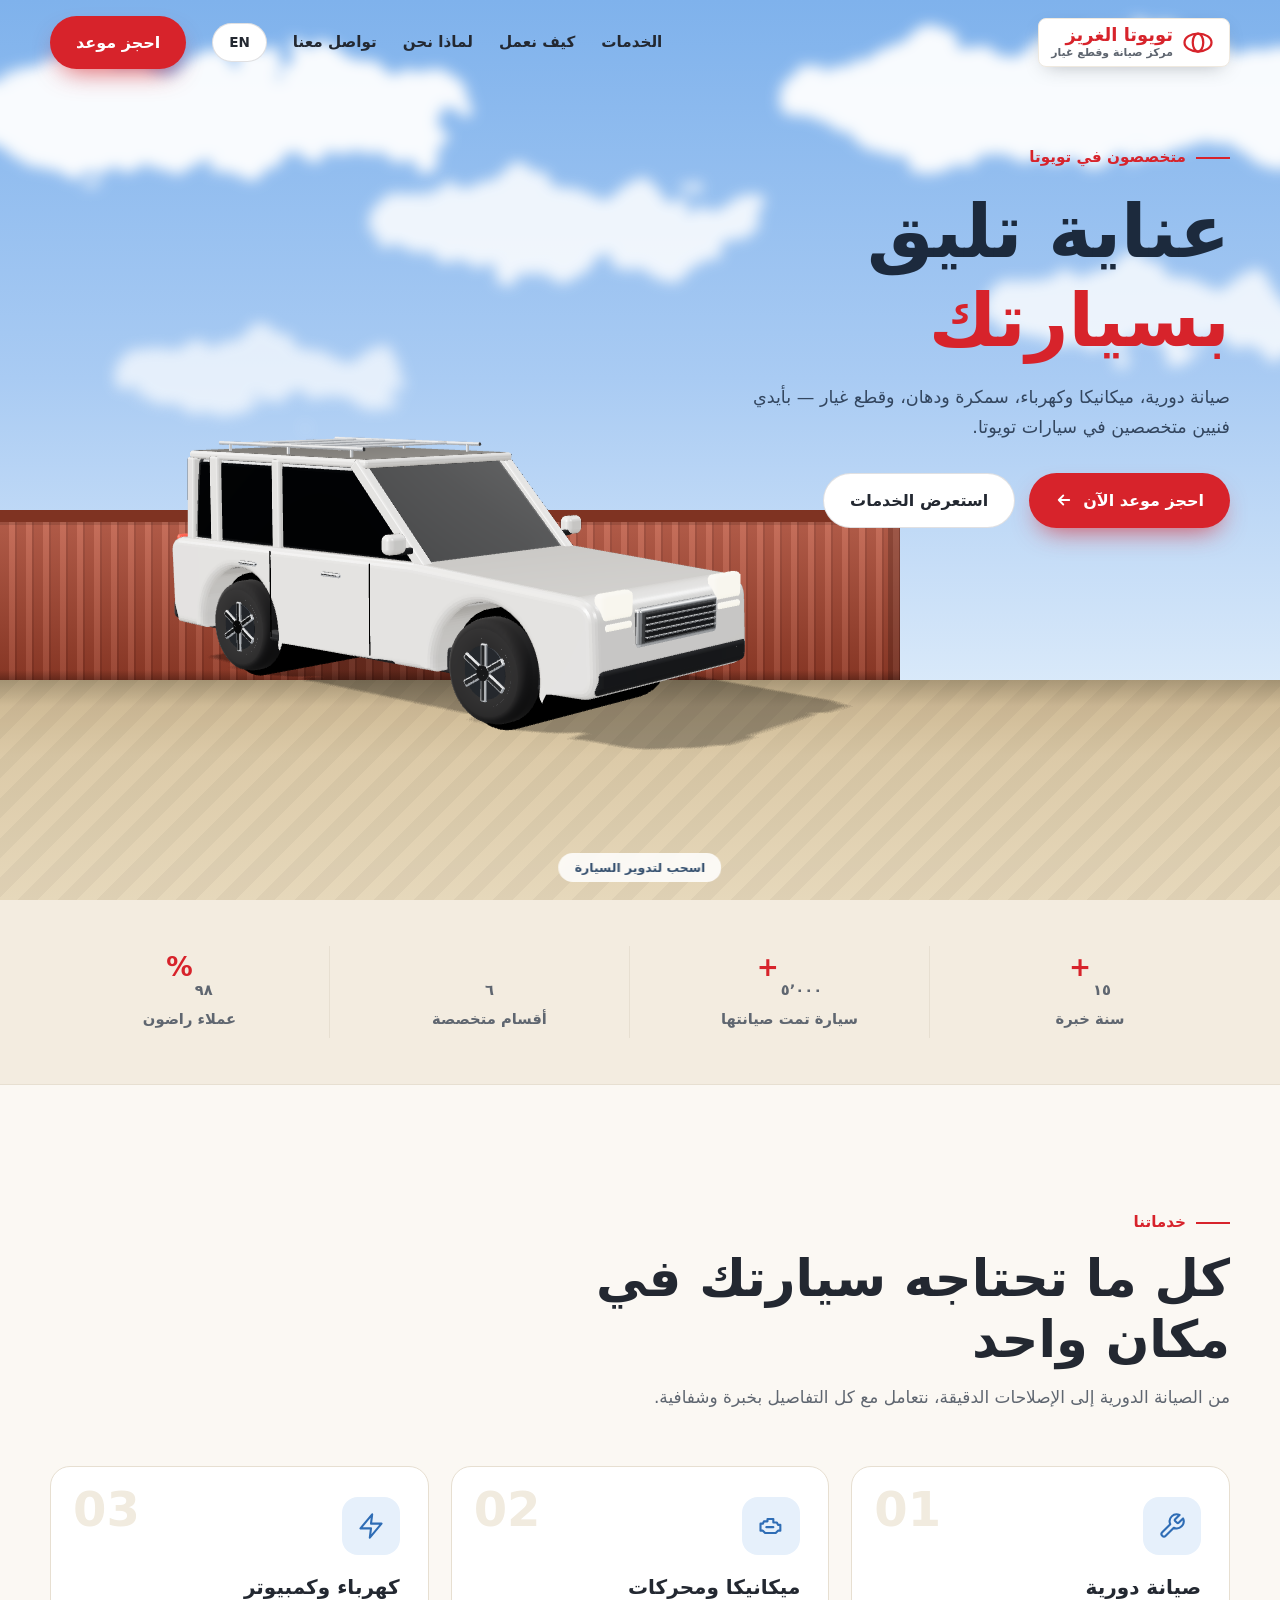
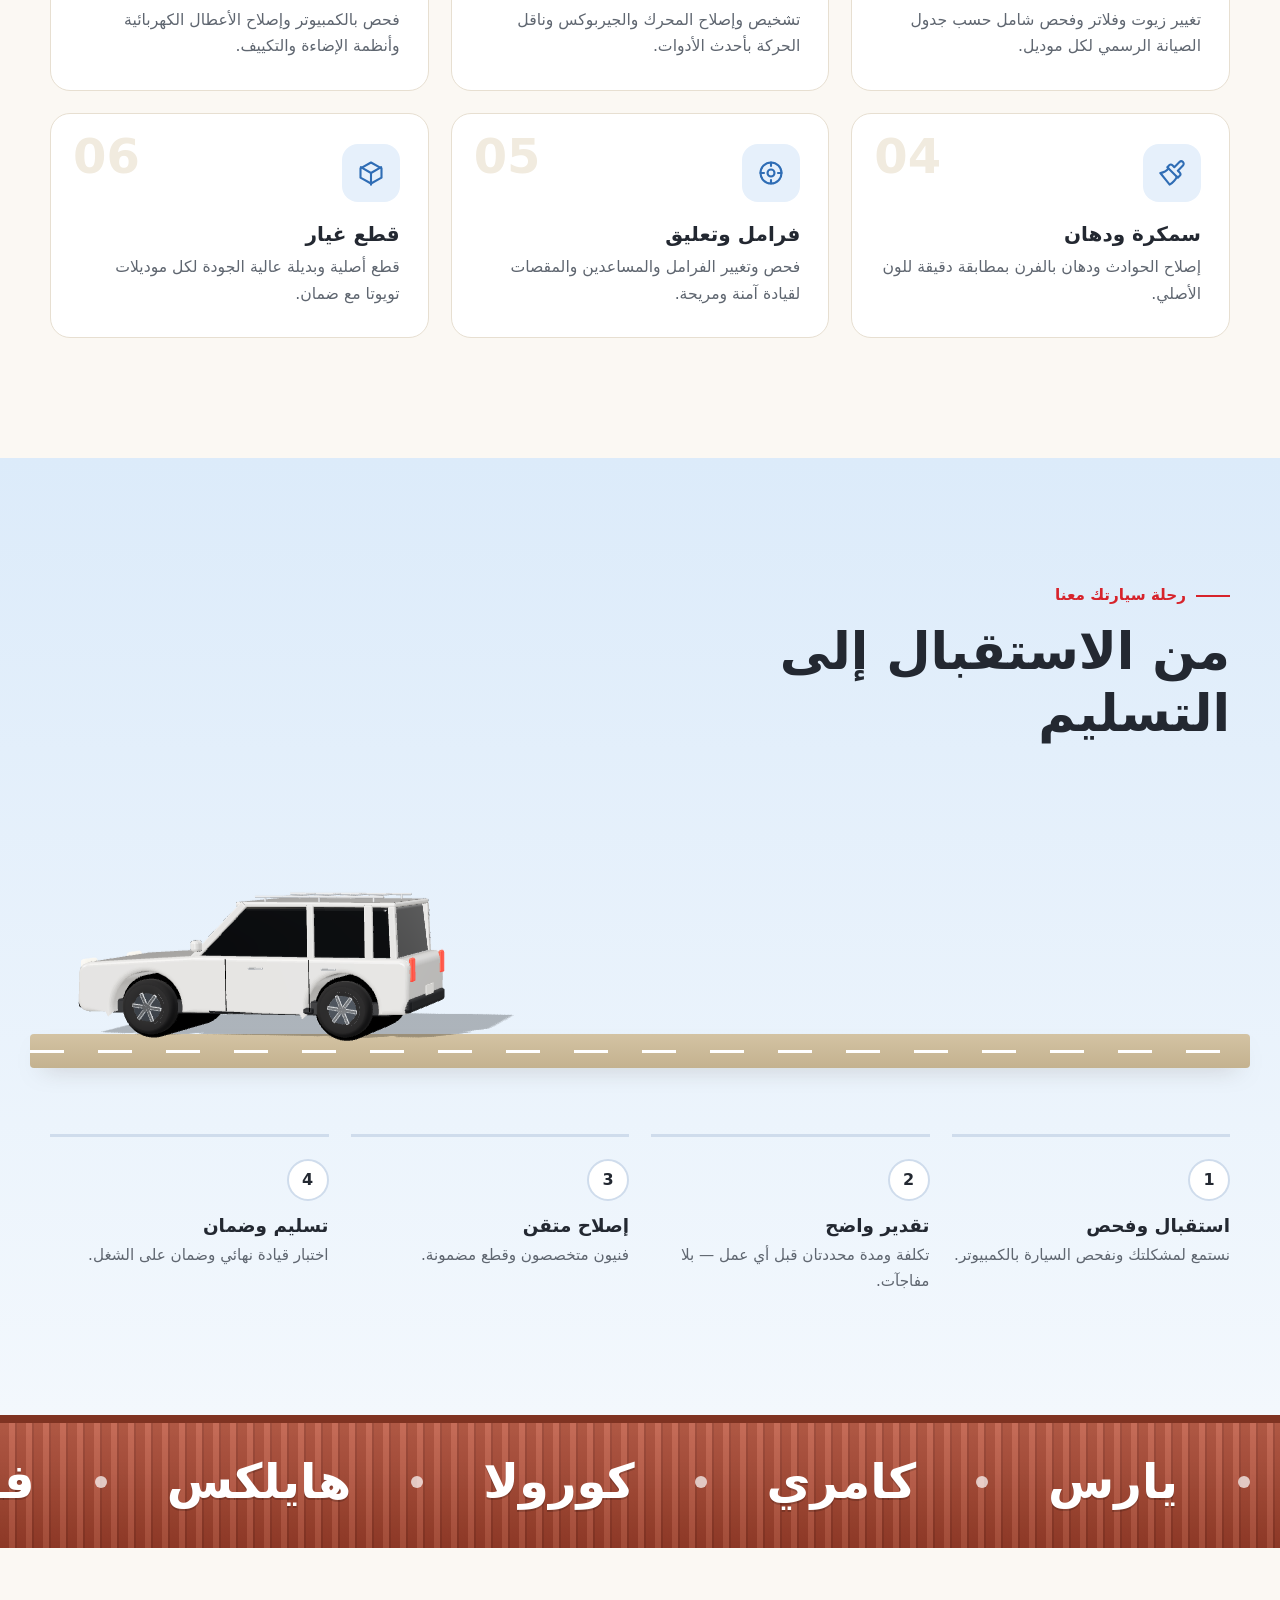
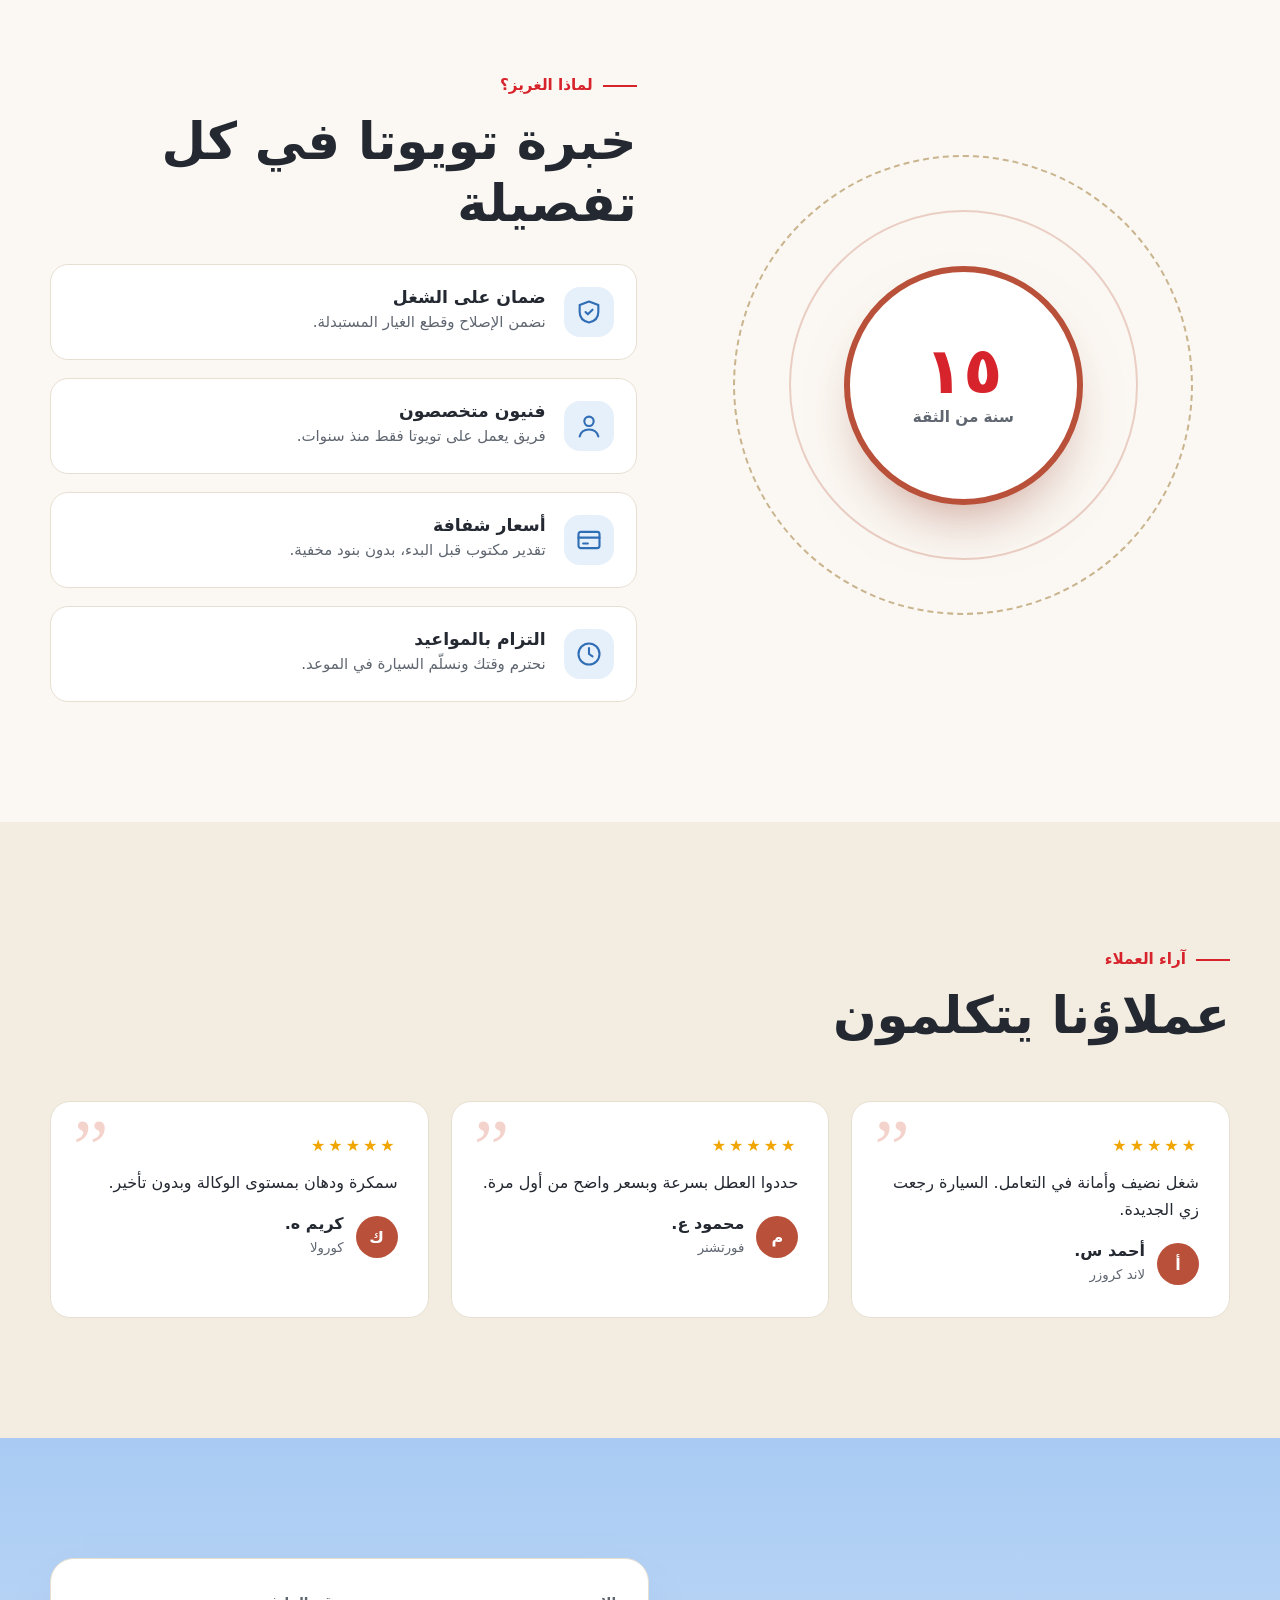
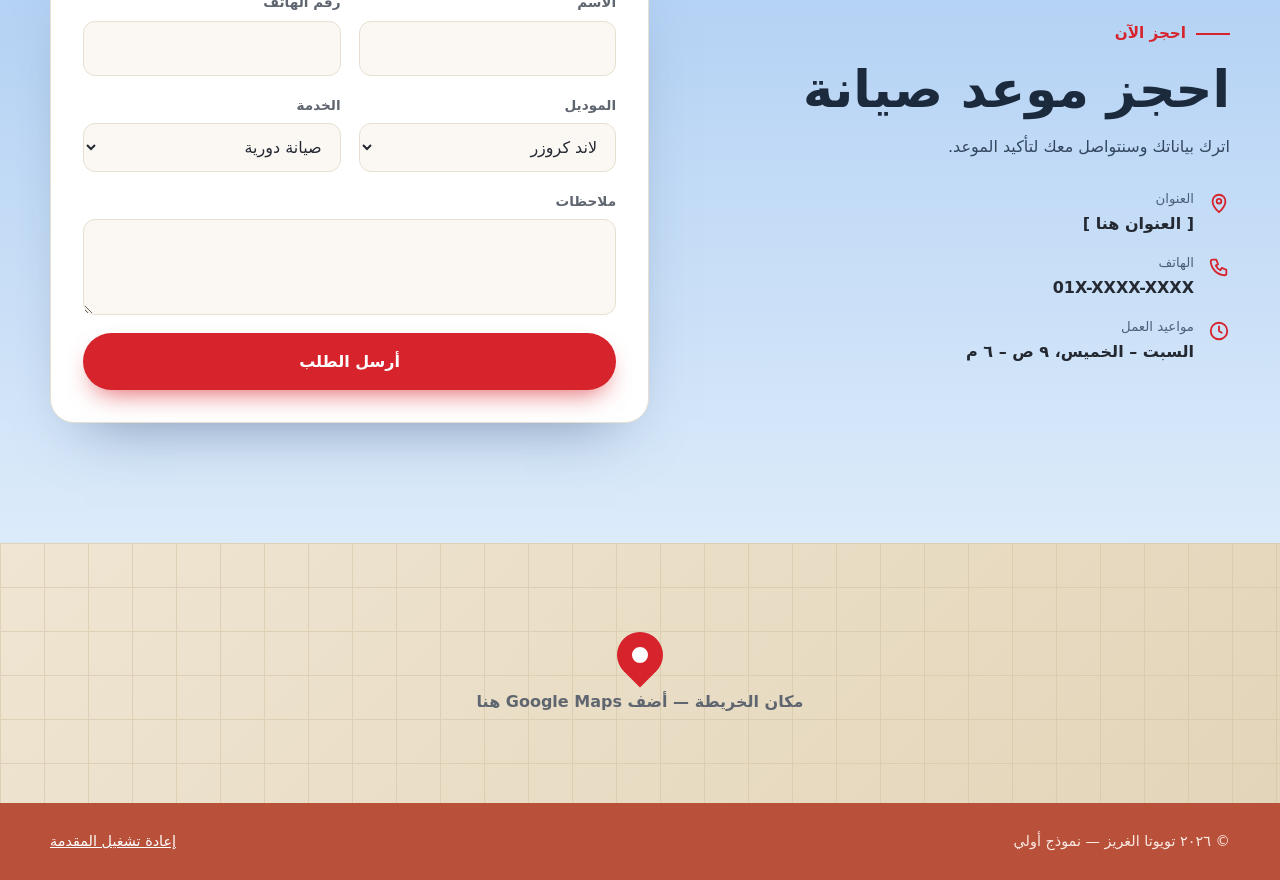
==== commit 01baad19: "Ghuraiz prototype: light photo-based theme and real 3D Land Cruiser (three.js) Co-Authored-By: Claud" ====
--- a/prototypes/ghuraiz-toyota/index.html
+++ b/prototypes/ghuraiz-toyota/index.html
@@ -5,300 +5,21 @@
 <meta name="viewport" content="width=device-width, initial-scale=1">
 <title>تويوتا الغريز | Toyota Al-Ghuraiz</title>
 <meta name="description" content="مركز صيانة وقطع غيار تويوتا — Toyota service &amp; parts center.">
-<style>
-/* ---------- tokens ---------- */
-:root{
-  --red:#d7232b; --red-d:#a91820; --ink:#0d0f12; --ink-2:#161a1f; --ink-3:#20262d;
-  --paper:#f5f3ef; --card:#ffffff; --line:#e4e0d9; --muted:#6b7078; --on-dark:#e9e9ea;
-  --dir:1; --ease:cubic-bezier(.2,.8,.2,1);
-  --font: "Segoe UI", "Noto Sans Arabic", "Noto Kufi Arabic", Tahoma, system-ui, -apple-system, "Helvetica Neue", Arial, sans-serif;
-}
-html[dir=rtl]{--dir:-1}
-*{box-sizing:border-box;margin:0;padding:0}
-html{scroll-behavior:smooth;-webkit-text-size-adjust:100%;overflow-x:clip}
-body{font-family:var(--font);background:var(--paper);color:var(--ink);line-height:1.7;overflow-x:clip}
-body.intro-on{overflow:hidden}
-img,svg{display:block;max-width:100%}
-a{color:inherit;text-decoration:none}
-button{font:inherit;cursor:pointer;border:0;background:none;color:inherit}
-.wrap{width:min(1180px,100% - 40px);margin-inline:auto}
-section{position:relative}
-h1,h2,h3{line-height:1.2;letter-spacing:0}
-html[lang=en] h1,html[lang=en] h2{letter-spacing:-.02em}
-
-/* ---------- reveal ---------- */
-.js [data-reveal]{opacity:0;transform:translateY(34px);transition:opacity .9s var(--ease),transform .9s var(--ease);transition-delay:var(--d,0s)}
-.js [data-reveal=start]{transform:translateX(calc(var(--dir) * -48px))}
-.js [data-reveal=end]{transform:translateX(calc(var(--dir) * 48px))}
-.js [data-reveal=zoom]{transform:scale(.92)}
-.js [data-reveal].in{opacity:1;transform:none}
-
-/* ---------- progress + nav ---------- */
-.progress{position:fixed;inset:0 0 auto 0;height:3px;z-index:60;background:transparent}
-.progress i{display:block;height:100%;width:100%;background:var(--red);transform-origin:left center;transform:scaleX(var(--sp,0))}
-html[dir=rtl] .progress i{transform-origin:right center}
-.nav{position:fixed;inset:0 0 auto 0;z-index:50;padding:18px 0;transition:background .35s,padding .35s,box-shadow .35s}
-.nav.solid{background:rgba(13,15,18,.86);backdrop-filter:blur(14px);padding:10px 0;box-shadow:0 8px 30px rgba(0,0,0,.25)}
-.nav .wrap{display:flex;align-items:center;gap:28px}
-.logo{display:flex;align-items:center;gap:12px;color:#fff}
-.logo-mark{width:44px;height:44px;border-radius:50%;border:2px solid var(--red);display:grid;place-items:center;flex:none}
-.logo-mark svg{width:26px}
-.logo b{display:block;font-size:1.15rem;line-height:1.1}
-.logo small{display:block;font-size:.7rem;color:#aab0b8;font-weight:500;line-height:1.3}
-.links{display:flex;gap:26px;margin-inline-start:auto;color:#d7d9dc;font-weight:600;font-size:.95rem}
-.links a{position:relative;padding:4px 0}
-.links a::after{content:"";position:absolute;inset:auto 0 -2px 0;height:2px;background:var(--red);transform:scaleX(0);transition:transform .3s var(--ease)}
-.links a:hover::after{transform:scaleX(1)}
-.btn{display:inline-flex;align-items:center;gap:10px;padding:13px 26px;border-radius:999px;font-weight:700;transition:transform .25s var(--ease),background .25s,box-shadow .25s,border-color .25s}
-.btn-red{background:var(--red);color:#fff;box-shadow:0 10px 26px -8px rgba(215,35,43,.7)}
-.btn-red:hover{background:var(--red-d);transform:translateY(-2px)}
-.btn-ghost{border:1.5px solid rgba(255,255,255,.35);color:#fff}
-.btn-ghost:hover{border-color:#fff;background:rgba(255,255,255,.08)}
-.btn svg{width:18px;transition:transform .25s}
-.btn:hover svg{transform:translateX(calc(var(--dir) * 4px))}
-html[dir=rtl] .btn svg{transform:scaleX(-1)}
-html[dir=rtl] .btn:hover svg{transform:scaleX(-1) translateX(4px)}
-.lang{border:1.5px solid rgba(255,255,255,.35);color:#fff;border-radius:999px;padding:7px 16px;font-weight:700;font-size:.85rem;transition:.25s}
-.lang:hover{background:#fff;color:var(--ink)}
-.burger{display:none;width:42px;height:42px;border-radius:50%;border:1.5px solid rgba(255,255,255,.35);color:#fff;place-items:center}
-.burger span,.burger span::before,.burger span::after{display:block;width:18px;height:2px;background:#fff;position:relative;transition:.3s}
-.burger span::before,.burger span::after{content:"";position:absolute;inset-inline-start:0}
-.burger span::before{top:-6px}.burger span::after{top:6px}
-
-/* ---------- car ---------- */
-.lc{position:relative;direction:ltr}
-.lc svg{width:100%;height:auto;overflow:visible}
-.lc .wheel-spin{transform-box:fill-box;transform-origin:center;animation:spin var(--spin,.7s) linear infinite}
-.lc .beam{opacity:0;transition:opacity .6s}
-.lc.lights-on .beam{opacity:1}
-.lc .lamp{fill:#8e8a78;transition:fill .4s}
-.lc.lights-on .lamp{fill:#fff6c8;filter:drop-shadow(0 0 8px #ffe9a0)}
-@keyframes spin{to{transform:rotate(360deg)}}
-
-/* ---------- intro ---------- */
-.intro{position:fixed;inset:0;z-index:100;display:grid;place-items:center;pointer-events:all}
-.intro .half{position:absolute;inset-inline:0;height:50.5%;background:var(--ink);transition:transform 1s var(--ease)}
-.intro .top{top:0}.intro .bot{bottom:0}
-.intro.open .top{transform:translateY(-101%)}
-.intro.open .bot{transform:translateY(101%)}
-.intro-stage{position:relative;z-index:2;width:min(920px,92vw);text-align:center;transition:opacity .5s}
-.intro.open .intro-stage,.intro.open .skip{opacity:0}
-.intro-glow{position:absolute;inset:0;z-index:1;background:radial-gradient(60% 45% at 50% 58%,rgba(215,35,43,.28),transparent 70%)}
-.intro-car{width:min(640px,88vw);margin:0 auto;transform:translateX(-120vw);transition:transform 2.1s cubic-bezier(.15,.7,.2,1)}
-.intro.drive .intro-car{transform:none}
-.intro.drive.park .intro-car{--spin:0s}
-.road{height:2px;margin-top:-14px;background:linear-gradient(90deg,transparent,#444 20%,#444 80%,transparent);position:relative}
-.road::after{content:"";position:absolute;inset:8px 0 auto 0;height:2px;background:repeating-linear-gradient(90deg,#555 0 26px,transparent 26px 52px);opacity:.6;animation:dash .5s linear infinite}
-.intro.park .road::after{animation:none;opacity:.25}
-@keyframes dash{to{background-position:52px 0}}
-.intro-brand{margin-top:34px;color:#fff;opacity:0;transform:translateY(18px);transition:opacity .8s .1s,transform .8s .1s var(--ease)}
-.intro.park .intro-brand{opacity:1;transform:none}
-.intro-brand h2{font-size:clamp(2.2rem,6vw,3.8rem);font-weight:800}
-.intro-brand h2 span{color:var(--red)}
-.intro-brand p{color:#aab0b8;margin-top:6px;letter-spacing:.04em}
-.skip{position:absolute;z-index:3;inset-block-end:28px;inset-inline-end:28px;color:#aab0b8;font-size:.85rem;border:1px solid #333;border-radius:999px;padding:6px 16px;transition:.25s,opacity .5s}
-.skip:hover{color:#fff;border-color:#888}
-.intro-bar{position:absolute;z-index:3;inset:auto 0 0 0;height:3px;background:#1d2127}
-.intro-bar i{display:block;height:100%;background:var(--red);transform-origin:left;transform:scaleX(0);transition:transform 3.4s linear}
-html[dir=rtl] .intro-bar i{transform-origin:right}
-.intro.drive .intro-bar i{transform:scaleX(1)}
-
-/* ---------- hero ---------- */
-.hero{min-height:100svh;background:var(--ink);color:#fff;overflow:hidden;display:flex;align-items:center;padding:120px 0 150px}
-.hero::before{content:"";position:absolute;inset:0;background:
-  radial-gradient(60% 55% at 78% 70%,rgba(215,35,43,.32),transparent 70%),
-  radial-gradient(40% 40% at 10% 10%,rgba(255,255,255,.06),transparent 70%);}
-.hero::after{content:"";position:absolute;inset:0;background-image:linear-gradient(rgba(255,255,255,.04) 1px,transparent 1px),linear-gradient(90deg,rgba(255,255,255,.04) 1px,transparent 1px);background-size:64px 64px;mask-image:radial-gradient(70% 70% at 50% 40%,#000,transparent);-webkit-mask-image:radial-gradient(70% 70% at 50% 40%,#000,transparent)}
-.hero .wrap{position:relative;z-index:2}
-.kicker{display:inline-flex;align-items:center;gap:10px;color:var(--red);font-weight:800;font-size:.85rem;letter-spacing:.14em;text-transform:uppercase}
-html[lang=ar] .kicker{letter-spacing:0;font-size:.95rem}
-.kicker::before{content:"";width:34px;height:2px;background:currentColor}
-.hero h1{font-size:clamp(2.6rem,6.4vw,5.2rem);font-weight:800;margin:18px 0 20px;max-width:15ch}
-.hero h1 em{font-style:normal;color:var(--red);display:block}
-.hero p.lead{max-width:46ch;color:#c4c8cd;font-size:1.12rem}
-.cta{display:flex;flex-wrap:wrap;gap:14px;margin-top:34px}
-.hero-car{position:absolute;z-index:1;inset-block-end:55px;width:min(760px,62vw)}
-html[dir=rtl] .hero-car{left:1%}
-html[dir=ltr] .hero-car{right:1%}
-html[dir=ltr] .hero-car .lc svg{transform:scaleX(-1)}
-.hero-car .lc{transform:translateX(calc(var(--dir) * var(--px,0px))) translateY(var(--py,0px))}
-.hero-car .bob{animation:bob 3.2s ease-in-out infinite}
-@keyframes bob{50%{transform:translateY(-4px)}}
-.hero-ground{position:absolute;z-index:1;inset:auto 0 70px 0;height:2px;background:linear-gradient(90deg,transparent,rgba(255,255,255,.25),transparent)}
-.hero-car .lc svg{filter:drop-shadow(0 30px 40px rgba(0,0,0,.55))}
-.js .hero [data-hero]{opacity:0;transform:translateY(30px);transition:opacity 1s var(--ease),transform 1s var(--ease);transition-delay:var(--d,0s)}
-.js .hero-car{opacity:0;transform:translateX(calc(var(--dir) * -160px));transition:opacity 1.2s .2s,transform 1.4s .2s var(--ease)}
-.ready .hero [data-hero]{opacity:1;transform:none}
-.ready .hero-car{opacity:1;transform:none}
-.scroll-cue{position:absolute;z-index:2;inset-block-end:26px;inset-inline-start:50%;translate:-50% 0;color:#8c929a;font-size:.8rem;display:flex;flex-direction:column;align-items:center;gap:8px}
-html[dir=rtl] .scroll-cue{translate:50% 0}
-.scroll-cue i{width:22px;height:36px;border:2px solid #555;border-radius:12px;position:relative}
-.scroll-cue i::after{content:"";position:absolute;top:6px;inset-inline-start:50%;width:4px;height:8px;margin-inline-start:-2px;border-radius:2px;background:var(--red);animation:wheel 1.6s infinite}
-@keyframes wheel{0%{opacity:0;transform:translateY(0)}30%{opacity:1}100%{opacity:0;transform:translateY(14px)}}
-
-/* ---------- stats ---------- */
-.stats{background:var(--ink-2);color:#fff;padding:46px 0}
-.stats .wrap{display:grid;grid-template-columns:repeat(4,1fr);gap:20px}
-.stat{text-align:center;padding:6px 10px;border-inline-start:1px solid #2a3037}
-.stat:first-child{border:0}
-.stat b{display:block;font-size:clamp(2rem,4vw,3rem);font-weight:800;color:#fff;line-height:1.1}
-.stat b sup{color:var(--red);font-size:.55em;vertical-align:top;margin-inline-start:2px}
-.stat span{color:#9aa0a8;font-size:.92rem}
-
-/* ---------- section basics ---------- */
-.sec{padding:clamp(70px,10vw,120px) 0}
-.sec-head{max-width:640px;margin-bottom:54px}
-.sec-head h2{font-size:clamp(2rem,4.4vw,3.2rem);font-weight:800;margin:12px 0 12px}
-.sec-head p{color:var(--muted);font-size:1.06rem}
-
-/* ---------- services ---------- */
-.grid3{display:grid;grid-template-columns:repeat(3,1fr);gap:22px}
-.card{background:var(--card);border:1px solid var(--line);border-radius:20px;padding:30px 28px;position:relative;overflow:hidden;transition:transform .4s var(--ease),box-shadow .4s,border-color .4s}
-.card::before{content:"";position:absolute;inset:0 0 auto 0;height:4px;background:var(--red);transform:scaleX(0);transform-origin:left;transition:transform .5s var(--ease)}
-html[dir=rtl] .card::before{transform-origin:right}
-.card:hover{transform:translateY(-8px);box-shadow:0 28px 50px -24px rgba(13,15,18,.3);border-color:transparent}
-.card:hover::before{transform:scaleX(1)}
-.ico{width:58px;height:58px;border-radius:16px;background:#fbe9ea;color:var(--red);display:grid;place-items:center;margin-bottom:20px;transition:.4s var(--ease)}
-.ico svg{width:28px;fill:none;stroke:currentColor;stroke-width:1.8;stroke-linecap:round;stroke-linejoin:round}
-.card:hover .ico{background:var(--red);color:#fff;transform:rotate(-8deg) scale(1.06)}
-.card h3{font-size:1.25rem;margin-bottom:8px}
-.card p{color:var(--muted);font-size:.98rem}
-.card .num{position:absolute;inset-block-start:18px;inset-inline-end:22px;font-size:3rem;font-weight:800;color:#f0ece6;line-height:1;transition:color .4s}
-.card:hover .num{color:#fbe0e2}
-
-/* ---------- journey (scroll-driven car) ---------- */
-.journey{background:var(--ink);color:#fff;overflow:hidden}
-.journey .sec-head p{color:#9aa0a8}
-.track{position:relative;direction:ltr;height:130px;margin:10px 0 40px}
-.track .lc{position:absolute;inset-block-end:14px;width:190px;inset-inline-start:calc((100% - 190px) * var(--jp,0));transition:inset-inline-start .15s linear}
-html[dir=rtl] .track .lc{inset-inline-start:auto;left:calc((100% - 190px) * var(--jp,0))}
-.track .line{position:absolute;inset:auto 0 12px 0;height:2px;background:#2d343c}
-.track .line i{position:absolute;inset:0 auto 0 0;width:calc(var(--jp,0) * 100%);background:var(--red)}
-.steps{display:grid;grid-template-columns:repeat(4,1fr);gap:22px}
-.step{padding-top:22px;border-top:2px solid #2d343c;opacity:.45;transition:opacity .5s,border-color .5s}
-.step .n{display:inline-grid;place-items:center;width:42px;height:42px;border-radius:50%;border:2px solid #3a424b;font-weight:800;margin-bottom:14px;transition:.5s var(--ease)}
-.step.on{opacity:1;border-color:var(--red)}
-.step.on .n{background:var(--red);border-color:var(--red);transform:scale(1.1)}
-.step h3{font-size:1.15rem;margin-bottom:6px}
-.step p{color:#aab0b8;font-size:.95rem}
-
-/* ---------- models marquee ---------- */
-.models{background:var(--paper);padding:34px 0;overflow:hidden;border-block:1px solid var(--line)}
-.marquee{display:flex;width:max-content;animation:mq 30s linear infinite;direction:ltr}
-html[dir=rtl] .marquee{animation-direction:reverse}
-.models:hover .marquee{animation-play-state:paused}
-.marquee span{font-size:clamp(1.8rem,4vw,3rem);font-weight:800;color:transparent;-webkit-text-stroke:1.5px #b9b4ab;padding-inline:30px;display:flex;align-items:center;gap:60px;white-space:nowrap;transition:color .3s}
-.marquee span::after{content:"";width:12px;height:12px;border-radius:50%;background:var(--red)}
-.marquee span:hover{color:var(--ink);-webkit-text-stroke-color:var(--ink)}
-@keyframes mq{to{transform:translateX(-50%)}}
-
-/* ---------- why ---------- */
-.why>*,.book .wrap>*{min-width:0}
-.why{display:grid;grid-template-columns:1fr 1.1fr;gap:60px;align-items:center}
-.why-list{display:grid;gap:18px}
-.why-item{display:flex;gap:18px;padding:22px;border-radius:18px;background:var(--card);border:1px solid var(--line);transition:transform .35s var(--ease),box-shadow .35s}
-.why-item:hover{transform:translateX(calc(var(--dir) * -6px));box-shadow:0 20px 40px -26px rgba(0,0,0,.35)}
-.why-item .ico{margin:0;flex:none;width:50px;height:50px}
-.why-item h3{font-size:1.08rem;margin-bottom:2px}
-.why-item p{color:var(--muted);font-size:.94rem}
-.badge{position:relative;aspect-ratio:1;max-width:460px;margin-inline:auto;width:100%}
-.badge .ring{position:absolute;inset:0;border-radius:50%;border:2px dashed #cfc9bf;animation:rot 40s linear infinite}
-.badge .ring.r2{inset:12%;border-style:solid;border-color:var(--red);opacity:.2;animation-direction:reverse;animation-duration:60s}
-.badge .core{position:absolute;inset:24%;border-radius:50%;background:var(--ink);color:#fff;display:grid;place-items:center;text-align:center;padding:20px;box-shadow:0 30px 60px -20px rgba(13,15,18,.6)}
-.badge .core b{font-size:clamp(2.6rem,6vw,4rem);color:var(--red);line-height:1}
-.badge .core span{font-size:.95rem;color:#c4c8cd}
-@keyframes rot{to{transform:rotate(360deg)}}
-
-/* ---------- testimonials ---------- */
-.tst{background:#ece8e1}
-.quote{background:var(--card);border-radius:20px;padding:30px;border:1px solid var(--line);position:relative}
-.quote::before{content:"”";position:absolute;inset-block-start:6px;inset-inline-end:22px;font-size:5rem;line-height:1;color:#f3d3d5;font-family:Georgia,serif}
-.quote .stars{color:#f0a500;letter-spacing:3px;margin-bottom:10px}
-.quote p{margin-bottom:18px}
-.quote footer{display:flex;align-items:center;gap:12px}
-.av{width:42px;height:42px;border-radius:50%;background:var(--ink);color:#fff;display:grid;place-items:center;font-weight:800}
-.quote footer b{display:block;line-height:1.2}
-.quote footer small{color:var(--muted)}
-
-/* ---------- booking ---------- */
-.book{background:var(--ink);color:#fff;overflow:hidden}
-.book::before{content:"";position:absolute;inset:-20% -10% auto auto;width:560px;height:560px;border-radius:50%;background:radial-gradient(circle,rgba(215,35,43,.35),transparent 65%)}
-.book .wrap{position:relative;display:grid;grid-template-columns:1fr 1.15fr;gap:60px;align-items:center}
-.book h2{font-size:clamp(2rem,4.4vw,3.2rem);font-weight:800;margin:12px 0}
-.book .sub{color:#aab0b8;margin-bottom:28px}
-.info{display:grid;gap:14px}
-.info div{display:flex;gap:14px;align-items:flex-start}
-.info svg{width:22px;flex:none;color:var(--red);fill:none;stroke:currentColor;stroke-width:2;stroke-linecap:round;stroke-linejoin:round;margin-top:4px}
-.info small{display:block;color:#8c929a}
-.info b{font-weight:600;direction:ltr;unicode-bidi:plaintext}
-form{background:var(--ink-2);border:1px solid #2a3037;border-radius:24px;padding:32px;display:grid;grid-template-columns:1fr 1fr;gap:18px}
-.field{display:grid;gap:6px}
-.field.full{grid-column:1/-1}
-label{font-size:.85rem;color:#aab0b8;font-weight:600}
-input,select,textarea{width:100%;background:var(--ink);border:1.5px solid #2f363e;border-radius:12px;padding:13px 14px;color:#fff;font:inherit;transition:border-color .25s,box-shadow .25s}
-input:focus,select:focus,textarea:focus{outline:0;border-color:var(--red);box-shadow:0 0 0 4px rgba(215,35,43,.18)}
-textarea{min-height:96px;resize:vertical}
-form .btn{grid-column:1/-1;justify-content:center;padding:15px}
-.toast{position:fixed;inset-inline:0;inset-block-end:28px;margin-inline:auto;width:max-content;max-width:90vw;background:#fff;color:var(--ink);padding:14px 24px;border-radius:999px;font-weight:700;box-shadow:0 20px 50px rgba(0,0,0,.35);transform:translateY(160%);visibility:hidden;transition:transform .5s var(--ease),visibility .5s;z-index:70;border-inline-start:6px solid var(--red)}
-.toast.show{transform:none;visibility:visible}
-
-/* ---------- map + footer ---------- */
-.map{background:linear-gradient(135deg,#e8e4dc,#dcd6cb);min-height:280px;display:grid;place-items:center;text-align:center;color:var(--muted);position:relative;overflow:hidden}
-.map::before{content:"";position:absolute;inset:0;background-image:linear-gradient(#cfc9be 1px,transparent 1px),linear-gradient(90deg,#cfc9be 1px,transparent 1px);background-size:44px 44px;opacity:.6}
-.map div{position:relative;display:grid;gap:10px;justify-items:center}
-.pin{width:46px;height:46px;border-radius:50% 50% 50% 0;background:var(--red);transform:rotate(-45deg);display:grid;place-items:center;animation:drop 2s ease-in-out infinite}
-.pin::after{content:"";width:16px;height:16px;border-radius:50%;background:#fff}
-@keyframes drop{50%{transform:rotate(-45deg) translate(-6px,6px)}}
-footer.site{background:#08090b;color:#8c929a;padding:30px 0;font-size:.9rem}
-footer.site .wrap{display:flex;justify-content:space-between;gap:16px;flex-wrap:wrap;align-items:center}
-footer.site button{color:#aab0b8;text-decoration:underline}
-
-/* ---------- responsive ---------- */
-@media (max-width:960px){
-  .grid3{grid-template-columns:1fr 1fr}
-  .why,.book .wrap{grid-template-columns:1fr;gap:40px}
-  .steps{grid-template-columns:1fr 1fr}
-  .stats .wrap{grid-template-columns:1fr 1fr;row-gap:26px}
-  .stat:nth-child(3){border:0}
-  .hero-car{width:min(600px,92vw);inset-block-end:60px}
-}
-@media (max-width:760px){
-  .links{position:fixed;inset:64px 0 auto 0;background:rgba(13,15,18,.97);flex-direction:column;gap:0;padding:8px 20px 20px;transform:translateY(-130%);transition:transform .45s var(--ease);margin:0}
-  .links.open{transform:none}
-  .links a{padding:14px 0;border-bottom:1px solid #20262d}
-  .burger{display:grid;margin-inline-start:auto}
-  .nav .btn-red{display:none}
-  .nav .wrap{gap:12px}
-  .lang{margin-inline-start:0}
-  .hero{align-items:flex-start;padding-top:110px}
-  .hero-car{inset-block-end:45px;width:108vw}
-  html[dir=rtl] .hero-car{left:-4%}
-  html[dir=ltr] .hero-car{right:-4%}
-  .hero-ground{inset-block-end:60px}
-  .scroll-cue{display:none}
-  form{grid-template-columns:1fr;padding:24px}
-}
-@media (max-width:560px){.grid3,.steps{grid-template-columns:1fr}.logo small{display:none}}
-
-@media (prefers-reduced-motion:reduce){
-  *{animation:none!important;transition-duration:.01s!important;scroll-behavior:auto!important}
-  .js [data-reveal],.js .hero [data-hero],.js .hero-car{opacity:1!important;transform:none!important}
-}
-</style>
+<meta name="theme-color" content="#9cc3ee">
+<link rel="stylesheet" href="style.css">
 </head>
 <body class="intro-on">
+
+<svg width="0" height="0" style="position:absolute" aria-hidden="true"><filter id="cloudf" x="-30%" y="-60%" width="160%" height="220%"><feTurbulence type="fractalNoise" baseFrequency=".012" numOctaves="5" seed="4" result="n"/><feDisplacementMap in="SourceGraphic" in2="n" scale="110" xChannelSelector="R" yChannelSelector="G"/><feGaussianBlur stdDeviation="7"/></filter></svg>
 
 <!-- ================= INTRO ================= -->
 <div class="intro" id="intro" aria-hidden="true">
   <div class="half top"></div><div class="half bot"></div>
-  <div class="intro-glow"></div>
-  <div class="intro-stage">
-    <div class="intro-car lc" data-car data-fast></div>
-    <div class="road"></div>
-    <div class="intro-brand">
-      <h2 data-i18n-html="intro_name">تويوتا <span>الغريز</span></h2>
-      <p data-i18n="intro_tag">مركز صيانة وقطع غيار</p>
-    </div>
+  <div class="intro-sky"><div class="sky" data-sky></div></div>
+  <div class="intro-stage" id="introStage"></div>
+  <div class="intro-brand">
+    <div class="plaque big"><b data-i18n="intro_name">تويوتا الغريز</b></div>
+    <p data-i18n="intro_tag">مركز صيانة وقطع غيار</p>
   </div>
   <button class="skip" id="skip" data-i18n="skip">تخطي ›</button>
   <div class="intro-bar"><i></i></div>
@@ -310,11 +31,10 @@
 <header class="nav" id="nav">
   <div class="wrap">
     <a href="#top" class="logo" aria-label="Home">
-      <span class="logo-mark">
-        <!-- placeholder emblem: replace with the center's own logo -->
-        <svg viewBox="0 0 40 28" fill="none" stroke="#d7232b" stroke-width="3"><ellipse cx="20" cy="14" rx="18" ry="12"/><ellipse cx="20" cy="14" rx="7" ry="12"/><ellipse cx="20" cy="9" rx="18" ry="0.1"/></svg>
+      <span class="plaque">
+        <svg viewBox="0 0 40 28" fill="none" stroke="#d7232b" stroke-width="3"><ellipse cx="20" cy="14" rx="18" ry="12"/><ellipse cx="20" cy="14" rx="7" ry="12"/></svg>
+        <span><b data-i18n="brand">تويوتا الغريز</b><small data-i18n="brand_sub">مركز صيانة وقطع غيار</small></span>
       </span>
-      <span><b data-i18n="brand">تويوتا الغريز</b><small data-i18n="brand_sub">مركز صيانة وقطع غيار</small></span>
     </a>
     <nav class="links" id="links">
       <a href="#services" data-i18n="nav_services">الخدمات</a>
@@ -330,7 +50,8 @@
 
 <main id="top">
 <!-- ================= HERO ================= -->
-<section class="hero">
+<section class="hero" id="hero">
+  <div class="sky" data-sky aria-hidden="true"></div>
   <div class="wrap">
     <span class="kicker" data-hero style="--d:.1s" data-i18n="hero_kicker">متخصصون في تويوتا</span>
     <h1 data-hero style="--d:.25s"><span data-i18n="hero_t1">عناية تليق</span><em data-i18n="hero_t2">بسيارتك</em></h1>
@@ -340,9 +61,10 @@
       <a href="#services" class="btn btn-ghost"><span data-i18n="hero_cta2">استعرض الخدمات</span></a>
     </div>
   </div>
-  <div class="hero-ground"></div>
-  <div class="hero-car" id="heroCar"><div class="lc bob" data-car data-lights></div></div>
-  <div class="scroll-cue"><i></i><span data-i18n="scroll">اسحب للأسفل</span></div>
+  <div class="hero-wall" aria-hidden="true"></div>
+  <div class="hero-ground" aria-hidden="true"></div>
+  <div class="hero-stage" id="heroStage" aria-label="3D Land Cruiser"></div>
+  <div class="hint" data-i18n="hint">اسحب لتدوير السيارة</div>
 </section>
 
 <!-- ================= STATS ================= -->
@@ -394,8 +116,8 @@
       <h2 data-i18n="pr_title">من الاستقبال إلى التسليم</h2>
     </div>
     <div class="track" id="track">
-      <div class="line"><i></i></div>
-      <div class="lc" data-car data-lights data-fast></div>
+      <div class="road" aria-hidden="true"></div>
+      <div class="track-stage" id="trackStage" aria-label="3D Land Cruiser"></div>
     </div>
     <div class="steps">
       <div class="step" data-at=".05"><span class="n">1</span><h3 data-i18n="p1t">استقبال وفحص</h3><p data-i18n="p1d">نستمع لمشكلتك ونفحص السيارة بالكمبيوتر.</p></div>
@@ -407,7 +129,7 @@
 </section>
 
 <!-- ================= MODELS ================= -->
-<div class="models" aria-label="models">
+<div class="models" aria-label="models"><div class="beam-top"></div>
   <div class="marquee" id="mq"></div>
 </div>
 
@@ -486,242 +208,8 @@
 
 <div class="toast" id="toast" role="status"></div>
 
-<script>
-(() => {
-  document.documentElement.classList.add('js');
-  const $ = (s, r = document) => r.querySelector(s), $$ = (s, r = document) => [...r.querySelectorAll(s)];
-  const reduce = matchMedia('(prefers-reduced-motion: reduce)').matches;
-
-  /* ---------- translations ---------- */
-  const T = {
-    ar: {
-      title:"تويوتا الغريز | مركز صيانة وقطع غيار", btn:"EN",
-      brand:"تويوتا الغريز", brand_sub:"مركز صيانة وقطع غيار",
-      nav_services:"الخدمات", nav_process:"كيف نعمل", nav_why:"لماذا نحن", nav_contact:"تواصل معنا", nav_book:"احجز موعد",
-      intro_name:'تويوتا <span>الغريز</span>', intro_tag:"مركز صيانة وقطع غيار", skip:"تخطي ›",
-      hero_kicker:"متخصصون في تويوتا", hero_t1:"عناية تليق", hero_t2:"بسيارتك",
-      hero_sub:"صيانة دورية، ميكانيكا وكهرباء، سمكرة ودهان، وقطع غيار — بأيدي فنيين متخصصين في سيارات تويوتا.",
-      hero_cta1:"احجز موعد الآن", hero_cta2:"استعرض الخدمات", scroll:"اسحب للأسفل",
-      st1:"سنة خبرة", st2:"سيارة تمت صيانتها", st3:"أقسام متخصصة", st4:"عملاء راضون",
-      svc_kicker:"خدماتنا", svc_title:"كل ما تحتاجه سيارتك في مكان واحد", svc_sub:"من الصيانة الدورية إلى الإصلاحات الدقيقة، نتعامل مع كل التفاصيل بخبرة وشفافية.",
-      s1t:"صيانة دورية", s1d:"تغيير زيوت وفلاتر وفحص شامل حسب جدول الصيانة الرسمي لكل موديل.",
-      s2t:"ميكانيكا ومحركات", s2d:"تشخيص وإصلاح المحرك والجيربوكس وناقل الحركة بأحدث الأدوات.",
-      s3t:"كهرباء وكمبيوتر", s3d:"فحص بالكمبيوتر وإصلاح الأعطال الكهربائية وأنظمة الإضاءة والتكييف.",
-      s4t:"سمكرة ودهان", s4d:"إصلاح الحوادث ودهان بالفرن بمطابقة دقيقة للون الأصلي.",
-      s5t:"فرامل وتعليق", s5d:"فحص وتغيير الفرامل والمساعدين والمقصات لقيادة آمنة ومريحة.",
-      s6t:"قطع غيار", s6d:"قطع أصلية وبديلة عالية الجودة لكل موديلات تويوتا مع ضمان.",
-      pr_kicker:"رحلة سيارتك معنا", pr_title:"من الاستقبال إلى التسليم",
-      p1t:"استقبال وفحص", p1d:"نستمع لمشكلتك ونفحص السيارة بالكمبيوتر.",
-      p2t:"تقدير واضح", p2d:"تكلفة ومدة محددتان قبل أي عمل — بلا مفاجآت.",
-      p3t:"إصلاح متقن", p3d:"فنيون متخصصون وقطع مضمونة.",
-      p4t:"تسليم وضمان", p4d:"اختبار قيادة نهائي وضمان على الشغل.",
-      why_kicker:"لماذا الغريز؟", why_title:"خبرة تويوتا في كل تفصيلة", why_badge:"سنة من الثقة",
-      w1t:"ضمان على الشغل", w1d:"نضمن الإصلاح وقطع الغيار المستبدلة.",
-      w2t:"فنيون متخصصون", w2d:"فريق يعمل على تويوتا فقط منذ سنوات.",
-      w3t:"أسعار شفافة", w3d:"تقدير مكتوب قبل البدء، بدون بنود مخفية.",
-      w4t:"التزام بالمواعيد", w4d:"نحترم وقتك ونسلّم السيارة في الموعد.",
-      t_kicker:"آراء العملاء", t_title:"عملاؤنا يتكلمون",
-      q1:"شغل نضيف وأمانة في التعامل. السيارة رجعت زي الجديدة.", a1:"أحمد س.", a1i:"أ", a1c:"لاند كروزر",
-      q2:"حددوا العطل بسرعة وبسعر واضح من أول مرة.", a2:"محمود ع.", a2i:"م", a2c:"فورتشنر",
-      q3:"سمكرة ودهان بمستوى الوكالة وبدون تأخير.", a3:"كريم ه.", a3i:"ك", a3c:"كورولا",
-      b_kicker:"احجز الآن", b_title:"احجز موعد صيانة", b_sub:"اترك بياناتك وسنتواصل معك لتأكيد الموعد.",
-      c_addr:"العنوان", c_addr_v:"[ العنوان هنا ]", c_phone:"الهاتف", c_hours:"مواعيد العمل", c_hours_v:"السبت – الخميس، ٩ ص – ٦ م",
-      f_name:"الاسم", f_phone:"رقم الهاتف", f_car:"الموديل", f_srv:"الخدمة", f_msg:"ملاحظات", f_submit:"أرسل الطلب",
-      m1:"لاند كروزر", m2:"فورتشنر", m3:"هايلكس", m4:"كورولا", m5:"كامري", m6:"يارس", m7:"أخرى",
-      ok:"تم استلام طلبك ✓ سنتواصل معك قريباً", need:"من فضلك أدخل الاسم ورقم الهاتف",
-      map:"مكان الخريطة — أضف Google Maps هنا", foot:"© ٢٠٢٦ تويوتا الغريز — نموذج أولي", replay:"إعادة تشغيل المقدمة"
-    },
-    en: {
-      title:"Toyota Al-Ghuraiz | Service & Parts Center", btn:"عربي",
-      brand:"Toyota Al-Ghuraiz", brand_sub:"Service & Parts Center",
-      nav_services:"Services", nav_process:"How we work", nav_why:"Why us", nav_contact:"Contact", nav_book:"Book a visit",
-      intro_name:'Toyota <span>Al-Ghuraiz</span>', intro_tag:"SERVICE & PARTS CENTER", skip:"Skip ›",
-      hero_kicker:"Toyota specialists", hero_t1:"The care your", hero_t2:"Toyota deserves",
-      hero_sub:"Periodic maintenance, mechanical & electrical repair, body & paint, and genuine parts — by technicians who live and breathe Toyota.",
-      hero_cta1:"Book a visit now", hero_cta2:"View services", scroll:"Scroll",
-      st1:"Years of experience", st2:"Cars serviced", st3:"Specialist departments", st4:"Happy customers",
-      svc_kicker:"Our services", svc_title:"Everything your car needs, under one roof", svc_sub:"From routine servicing to precision repairs, we handle every detail with expertise and transparency.",
-      s1t:"Periodic maintenance", s1d:"Oil, filters and a full inspection following the official schedule for your model.",
-      s2t:"Engine & mechanical", s2d:"Diagnosis and repair of engines, gearboxes and drivetrains with modern tools.",
-      s3t:"Electrical & diagnostics", s3d:"Computer scan and repair of electrical faults, lighting and A/C systems.",
-      s4t:"Body & paint", s4d:"Collision repair and oven-baked paint with an exact colour match.",
-      s5t:"Brakes & suspension", s5d:"Brakes, shocks and control arms checked or replaced for a safe, smooth ride.",
-      s6t:"Spare parts", s6d:"Genuine and high-quality alternative parts for all Toyota models, warrantied.",
-      pr_kicker:"Your car's journey", pr_title:"From drop-off to hand-over",
-      p1t:"Reception & scan", p1d:"We listen to your concern and scan the car.",
-      p2t:"Clear estimate", p2d:"Fixed cost and timing before any work — no surprises.",
-      p3t:"Quality repair", p3d:"Specialist technicians and guaranteed parts.",
-      p4t:"Hand-over & warranty", p4d:"Final road test and a warranty on the work.",
-      why_kicker:"Why Al-Ghuraiz?", why_title:"Toyota know-how in every detail", why_badge:"years of trust",
-      w1t:"Warranty on work", w1d:"Repairs and replaced parts are guaranteed.",
-      w2t:"Specialist technicians", w2d:"A team that has worked on Toyotas for years.",
-      w3t:"Transparent pricing", w3d:"A written estimate up front, no hidden items.",
-      w4t:"On-time delivery", w4d:"We respect your time and deliver as promised.",
-      t_kicker:"Testimonials", t_title:"What our customers say",
-      q1:"Clean work and honest dealing. The car came back like new.", a1:"Ahmed S.", a1i:"A", a1c:"Land Cruiser",
-      q2:"They found the fault fast and gave a clear price from the start.", a2:"Mahmoud A.", a2i:"M", a2c:"Fortuner",
-      q3:"Dealership-level body and paint, with no delays.", a3:"Karim H.", a3i:"K", a3c:"Corolla",
-      b_kicker:"Book now", b_title:"Book a service visit", b_sub:"Leave your details and we'll call to confirm your slot.",
-      c_addr:"Address", c_addr_v:"[ Address here ]", c_phone:"Phone", c_hours:"Opening hours", c_hours_v:"Sat – Thu, 9 AM – 6 PM",
-      f_name:"Name", f_phone:"Phone number", f_car:"Model", f_srv:"Service", f_msg:"Notes", f_submit:"Send request",
-      m1:"Land Cruiser", m2:"Fortuner", m3:"Hilux", m4:"Corolla", m5:"Camry", m6:"Yaris", m7:"Other",
-      ok:"Request received ✓ We'll contact you soon", need:"Please enter your name and phone number",
-      map:"Map placeholder — embed Google Maps here", foot:"© 2026 Toyota Al-Ghuraiz — prototype", replay:"Replay intro"
-    }
-  };
-  const MODELS = ['m1','m2','m3','m4','m5','m6'];
-  let lang = 'ar';
-
-  const nf = () => new Intl.NumberFormat(lang === 'ar' ? 'ar-EG' : 'en-US');
-  function renderCounts(){ $$('[data-count]').forEach(el => { if (el.dataset.done) el.textContent = nf().format(+el.dataset.count); }); }
-
-  function setLang(l){
-    lang = l; const d = T[l];
-    const h = document.documentElement; h.lang = l; h.dir = l === 'ar' ? 'rtl' : 'ltr';
-    document.title = d.title;
-    $$('[data-i18n]').forEach(el => { if (d[el.dataset.i18n] != null) el.textContent = d[el.dataset.i18n]; });
-    $$('[data-i18n-html]').forEach(el => { el.innerHTML = d[el.dataset.i18nHtml]; });
-    $('#lang').textContent = d.btn;
-    $('#mq').innerHTML = [...MODELS, ...MODELS, ...MODELS, ...MODELS].map(k => `<span>${d[k]}</span>`).join('');
-    renderCounts();
-    try { localStorage.setItem('lang', l); } catch (e) {}
-  }
-
-  /* ---------- Land Cruiser (side profile, original vector) ---------- */
-  let uid = 0;
-  const wheel = cx => `
-    <g transform="translate(${cx} 244)">
-      <circle r="49" fill="#14161a"/><circle r="43" fill="#1d2025"/>
-      <g class="wheel-spin"><circle r="31" fill="url(#rim__)"/>
-        ${[0,72,144,216,288].map(a => `<rect x="-3.5" y="-27" width="7" height="21" rx="3" fill="#6d737b" transform="rotate(${a})"/>`).join('')}
-        <circle r="7" fill="#2b2f35"/></g>
-    </g>`;
-  const carSVG = () => `
-  <svg viewBox="0 0 840 310" role="img" aria-label="Land Cruiser">
-    <defs>
-      <linearGradient id="body__" x1="0" y1="0" x2="0" y2="1"><stop offset="0" stop-color="#ffffff"/><stop offset=".55" stop-color="#e4e6e9"/><stop offset="1" stop-color="#b8bdc4"/></linearGradient>
-      <linearGradient id="glass__" x1="0" y1="0" x2="1" y2="1"><stop offset="0" stop-color="#3a4654"/><stop offset="1" stop-color="#10151b"/></linearGradient>
-      <radialGradient id="rim__"><stop offset="0" stop-color="#e5e7ea"/><stop offset="1" stop-color="#8d939b"/></radialGradient>
-      <linearGradient id="beam__" x1="0" y1="0" x2="1" y2="0"><stop offset="0" stop-color="#fff3b8" stop-opacity=".75"/><stop offset="1" stop-color="#fff3b8" stop-opacity="0"/></linearGradient>
-    </defs>
-    <ellipse cx="435" cy="294" rx="360" ry="9" fill="#000" opacity=".35"/>
-    <path class="beam" d="M780 150 L1120 70 L1120 270 L780 172 Z" fill="url(#beam__)"/>
-    <!-- roof rack -->
-    <g stroke="#8a9098" stroke-width="3" stroke-linecap="round"><path d="M205 31 H512"/><path d="M230 31v9M310 31v9M390 31v9M470 31v9"/></g>
-    <!-- body -->
-    <path d="M90 232 L90 118 Q90 100 108 98 L170 92 L178 52 Q180 40 194 40 L520 40 Q534 40 540 50 L584 118 L742 128 Q774 132 780 160 L786 222 Q786 244 766 244 L683 244 A58 58 0 0 0 567 244 L293 244 A58 58 0 0 0 177 244 L110 244 Q90 244 90 232 Z" fill="url(#body__)" stroke="#aeb3ba" stroke-width="1.5"/>
-    <!-- glass -->
-    <path d="M470 54 L522 54 Q530 54 534 60 L572 118 L470 118 Z" fill="url(#glass__)"/>
-    <path d="M334 54 L460 54 L460 118 L334 118 Z" fill="url(#glass__)"/>
-    <path d="M198 54 L324 54 L324 118 L186 118 L189 62 Q190 54 198 54 Z" fill="url(#glass__)"/>
-    <!-- panel lines + handles -->
-    <g stroke="#a9aeb5" stroke-width="2"><path d="M329 54V232M465 54V232"/><path d="M96 124 H588" opacity=".7"/></g>
-    <g fill="#8d939b"><rect x="292" y="138" width="26" height="6" rx="3"/><rect x="428" y="138" width="26" height="6" rx="3"/></g>
-    <!-- mirror -->
-    <path d="M552 108 q24 -4 28 9 l-4 9 h-26z" fill="#cfd3d8" stroke="#aeb3ba"/>
-    <!-- lower cladding -->
-    <path d="M100 222 H770 Q784 222 784 232 Q782 242 770 242 H683 A58 58 0 0 0 567 242 H293 A58 58 0 0 0 177 242 H108 Q96 242 96 232 Q96 222 100 222 Z" fill="#2a2e34"/>
-    <!-- front: grille, lamp, bumper -->
-    <rect x="750" y="162" width="34" height="30" rx="3" fill="#cfd3d8" stroke="#aeb3ba"/>
-    <g stroke="#7b8189" stroke-width="2"><path d="M754 170H780M754 177H780M754 184H780"/></g>
-    <path d="M752 136 L778 140 Q782 152 780 160 L752 158 Z" class="lamp"/>
-    <path d="M748 196 H786 L788 222 H746 Z" fill="#2a2e34"/>
-    <!-- tail light -->
-    <rect x="90" y="106" width="9" height="46" rx="3" fill="#d7232b"/>
-    <!-- wheels -->
-    ${wheel(235)}${wheel(625)}
-  </svg>`;
-  $$('[data-car]').forEach(el => {
-    const id = 'c' + (uid++);
-    el.innerHTML = carSVG().replace(/__/g, id);
-    if (el.hasAttribute('data-lights')) el.classList.add('lights-on');
-    if (el.hasAttribute('data-fast')) el.style.setProperty('--spin', '.45s');
-  });
-
-  /* ---------- intro ---------- */
-  const intro = $('#intro'), introCar = $('.intro-car');
-  let timers = [];
-  function finishIntro(){
-    timers.forEach(clearTimeout); timers = [];
-    intro.classList.add('open'); document.body.classList.remove('intro-on');
-    setTimeout(() => document.body.classList.add('ready'), 250);
-    setTimeout(() => { intro.style.display = 'none'; }, 1100);
-  }
-  function playIntro(){
-    timers.forEach(clearTimeout);
-    intro.style.display = ''; intro.className = 'intro';
-    document.body.classList.add('intro-on'); document.body.classList.remove('ready');
-    introCar.classList.remove('lights-on');
-    window.scrollTo(0, 0);
-    if (reduce) { finishIntro(); return; }
-    requestAnimationFrame(() => requestAnimationFrame(() => intro.classList.add('drive')));
-    timers.push(setTimeout(() => { intro.classList.add('park'); introCar.classList.add('lights-on'); }, 2000));
-    timers.push(setTimeout(finishIntro, 3700));
-  }
-  $('#skip').onclick = finishIntro;
-  $('#replay').onclick = playIntro;
-
-  /* ---------- reveal + counters ---------- */
-  function countUp(el){
-    if (el.dataset.done) return;
-    const to = +el.dataset.count, t0 = performance.now(), dur = 1600;
-    const tick = now => {
-      const p = Math.min(1, (now - t0) / dur), e = 1 - Math.pow(1 - p, 3);
-      el.textContent = nf().format(Math.round(to * e));
-      if (p < 1) requestAnimationFrame(tick); else el.dataset.done = 1;
-    };
-    requestAnimationFrame(tick);
-  }
-  const io = new IntersectionObserver(es => es.forEach(e => {
-    if (!e.isIntersecting) return;
-    e.target.classList.add('in'); io.unobserve(e.target);
-    $$('[data-count]', e.target).forEach(countUp);
-    if (e.target.matches('[data-count]')) countUp(e.target);
-  }), { threshold: .18 });
-  $$('[data-reveal]').forEach(el => io.observe(el));
-
-  /* ---------- scroll effects ---------- */
-  const nav = $('#nav'), prog = $('.progress i'), hc = $('#heroCar .lc'), track = $('#track'), steps = $$('.step');
-  let ticking = false;
-  function onScroll(){
-    ticking = false;
-    const y = scrollY, max = document.documentElement.scrollHeight - innerHeight;
-    prog.style.setProperty('--sp', max > 0 ? y / max : 0); prog.style.transform = `scaleX(${max > 0 ? y / max : 0})`;
-    nav.classList.toggle('solid', y > 40);
-    if (y < innerHeight * 1.2) {
-      hc.style.setProperty('--px', (y * .35) + 'px');
-      hc.style.setProperty('--py', (y * .08) + 'px');
-      hc.parentElement.style.opacity = document.body.classList.contains('ready') ? Math.max(0, 1 - y / (innerHeight * .9)) : '';
-    }
-    const r = track.getBoundingClientRect(), vh = innerHeight;
-    const jp = Math.min(1, Math.max(0, (vh * .85 - r.top) / (vh * .6)));
-    track.style.setProperty('--jp', jp.toFixed(3));
-    steps.forEach(s => s.classList.toggle('on', jp >= +s.dataset.at));
-  }
-  addEventListener('scroll', () => { if (!ticking) { ticking = true; requestAnimationFrame(onScroll); } }, { passive: true });
-  addEventListener('resize', onScroll);
-
-  /* ---------- nav / lang / form ---------- */
-  $('#lang').onclick = () => setLang(lang === 'ar' ? 'en' : 'ar');
-  $('#burger').onclick = () => $('#links').classList.toggle('open');
-  $$('#links a').forEach(a => a.addEventListener('click', () => $('#links').classList.remove('open')));
-  const toast = $('#toast');
-  $('#form').addEventListener('submit', e => {
-    e.preventDefault();
-    const ok = $('#f_name').value.trim() && $('#f_phone').value.trim();
-    toast.textContent = T[lang][ok ? 'ok' : 'need'];
-    toast.classList.add('show'); setTimeout(() => toast.classList.remove('show'), 3200);
-    if (ok) e.target.reset();
-  });
-
-  /* ---------- boot ---------- */
-  let saved = 'ar'; try { saved = localStorage.getItem('lang') || 'ar'; } catch (e) {}
-  const q = new URLSearchParams(location.search).get('lang'); if (q) saved = q;
-  setLang(T[saved] ? saved : 'ar');
-  if (new URLSearchParams(location.search).has('nointro')) { intro.style.display = 'none'; document.body.classList.remove('intro-on'); document.body.classList.add('ready'); }
-  else playIntro();
-  onScroll();
-})();
-</script>
+
+<script src="car3d.js"></script>
+<script src="app.js"></script>
 </body>
 </html>
--- a/prototypes/ghuraiz-toyota/style.css
+++ b/prototypes/ghuraiz-toyota/style.css
@@ -0,0 +1,269 @@
+/* ---------- tokens (palette taken from the shop photo) ---------- */
+:root{
+  --sky-1:#7fb2ec; --sky-2:#a9cbf3; --sky-3:#dcebfa; --sky-4:#f3f8fd;
+  --rust:#b9513a; --rust-l:#cf6a50; --rust-d:#93402e;
+  --red:#d7232b; --red-d:#ab1920;
+  --sand:#dccaa8; --sand-d:#c9b48e; --paper:#fbf8f3; --cream:#f3ece0;
+  --ink:#232831; --muted:#5f6670; --line:#e7dfd1; --card:#ffffff;
+  --dir:1; --ease:cubic-bezier(.2,.8,.2,1);
+  --font:"Segoe UI","Noto Sans Arabic","Noto Kufi Arabic",Tahoma,system-ui,-apple-system,"Helvetica Neue",Arial,sans-serif;
+}
+html[dir=rtl]{--dir:-1}
+*{box-sizing:border-box;margin:0;padding:0}
+html{scroll-behavior:smooth;-webkit-text-size-adjust:100%;overflow-x:clip}
+body{font-family:var(--font);background:var(--paper);color:var(--ink);line-height:1.7;overflow-x:clip}
+body.intro-on{overflow:hidden}
+img,svg{display:block;max-width:100%}
+a{color:inherit;text-decoration:none}
+button{font:inherit;cursor:pointer;border:0;background:none;color:inherit}
+.wrap{width:min(1180px,100% - 40px);margin-inline:auto}
+section{position:relative}
+h1,h2,h3{line-height:1.2}
+html[lang=en] h1,html[lang=en] h2{letter-spacing:-.02em}
+
+/* ---------- reveal ---------- */
+.js [data-reveal]{opacity:0;transform:translateY(34px);transition:opacity .9s var(--ease),transform .9s var(--ease);transition-delay:var(--d,0s)}
+.js [data-reveal=start]{transform:translateX(calc(var(--dir) * -48px))}
+.js [data-reveal=end]{transform:translateX(calc(var(--dir) * 48px))}
+.js [data-reveal].in{opacity:1;transform:none}
+
+/* ---------- sky + clouds ---------- */
+.sky{position:absolute;inset:0;overflow:hidden;pointer-events:none}
+.cloud-w{position:absolute;animation:drift var(--t,90s) linear infinite;animation-delay:var(--dl,0s)}
+.cloud{border-radius:50%;background:#fff;filter:url(#cloudf);opacity:var(--o,.95)}
+@keyframes drift{from{transform:translateX(-30vw)}to{transform:translateX(130vw)}}
+
+/* ---------- progress + nav ---------- */
+.progress{position:fixed;inset:0 0 auto 0;height:3px;z-index:60}
+.progress i{display:block;height:100%;width:100%;background:var(--red);transform-origin:left center;transform:scaleX(0)}
+html[dir=rtl] .progress i{transform-origin:right center}
+.nav{position:fixed;inset:0 0 auto 0;z-index:50;padding:16px 0;transition:background .35s,padding .35s,box-shadow .35s}
+.nav.solid{background:rgba(255,255,255,.86);backdrop-filter:blur(14px);padding:8px 0;box-shadow:0 6px 30px rgba(35,40,49,.1)}
+.nav .wrap{display:flex;align-items:center;gap:26px}
+.plaque{display:inline-flex;align-items:center;gap:10px;background:#fff;color:var(--red);padding:6px 16px 6px 12px;border-radius:8px;box-shadow:0 6px 20px -8px rgba(35,40,49,.35);border:1px solid #efe9df}
+.plaque svg{width:30px;flex:none}
+.plaque b{display:block;font-size:1.12rem;line-height:1.15;font-weight:800}
+.plaque small{display:block;font-size:.68rem;color:var(--muted);font-weight:600;line-height:1.3}
+.plaque.big{padding:12px 34px;border-radius:10px}
+.plaque.big b{font-size:clamp(2rem,6vw,3.6rem)}
+.links{display:flex;gap:26px;margin-inline-start:auto;font-weight:700;font-size:.95rem;color:var(--ink)}
+.links a{position:relative;padding:4px 0}
+.links a::after{content:"";position:absolute;inset:auto 0 -2px 0;height:2px;background:var(--red);transform:scaleX(0);transition:transform .3s var(--ease)}
+.links a:hover::after{transform:scaleX(1)}
+.btn{display:inline-flex;align-items:center;gap:10px;padding:13px 26px;border-radius:999px;font-weight:700;transition:transform .25s var(--ease),background .25s,box-shadow .25s,border-color .25s}
+.btn-red{background:var(--red);color:#fff;box-shadow:0 12px 26px -10px rgba(215,35,43,.75)}
+.btn-red:hover{background:var(--red-d);transform:translateY(-2px)}
+.btn-ghost{background:#fff;border:1.5px solid rgba(35,40,49,.14);color:var(--ink)}
+.btn-ghost:hover{border-color:var(--ink);transform:translateY(-2px)}
+.btn svg{width:18px;transition:transform .25s}
+html[dir=rtl] .btn svg{transform:scaleX(-1)}
+.btn:hover svg{transform:translateX(4px)}
+html[dir=rtl] .btn:hover svg{transform:scaleX(-1) translateX(4px)}
+.lang{background:#fff;border:1.5px solid rgba(35,40,49,.14);border-radius:999px;padding:7px 16px;font-weight:800;font-size:.85rem;transition:.25s}
+.lang:hover{background:var(--ink);color:#fff}
+.burger{display:none;width:42px;height:42px;border-radius:50%;background:#fff;border:1.5px solid rgba(35,40,49,.14);place-items:center}
+.burger span,.burger span::before,.burger span::after{display:block;width:18px;height:2px;background:var(--ink);position:relative}
+.burger span::before,.burger span::after{content:"";position:absolute;inset-inline-start:0}
+.burger span::before{top:-6px}.burger span::after{top:6px}
+
+/* ---------- intro ---------- */
+.intro{position:fixed;inset:0;z-index:100;overflow:hidden}
+.intro .half{position:absolute;inset-inline:0;height:50.5%;transition:transform 1s var(--ease);background:linear-gradient(var(--sky-1),var(--sky-2) 50%,var(--sky-3) 85%,var(--sky-4));background-size:100% 200%}
+.intro .top{top:0;background-position:top}
+.intro .bot{bottom:0;background-position:bottom}
+.intro.open .top{transform:translateY(-101%)}
+.intro.open .bot{transform:translateY(101%)}
+.intro-sky{position:absolute;inset:0;transition:opacity .5s}
+.intro-stage{position:absolute;inset:0;transition:opacity .5s}
+.intro.open .intro-sky,.intro.open .intro-stage,.intro.open .intro-brand,.intro.open .skip{opacity:0}
+.intro-brand{position:absolute;inset-inline:0;bottom:11%;text-align:center;opacity:0;transform:translateY(20px);transition:opacity .8s,transform .8s var(--ease)}
+.intro.park .intro-brand{opacity:1;transform:none}
+.intro-brand p{margin-top:12px;font-weight:700;color:#35506f;letter-spacing:.04em}
+.skip{position:absolute;inset-block-start:22px;inset-inline-end:24px;z-index:3;background:rgba(255,255,255,.75);backdrop-filter:blur(6px);border-radius:999px;padding:6px 18px;font-size:.85rem;font-weight:700;transition:background .25s,opacity .5s}
+.skip:hover{background:#fff}
+.intro-bar{position:absolute;z-index:3;inset:auto 0 0 0;height:4px;background:rgba(255,255,255,.5)}
+.intro-bar i{display:block;height:100%;background:var(--red);transform-origin:left;transform:scaleX(0);transition:transform 3.9s linear}
+html[dir=rtl] .intro-bar i{transform-origin:right}
+.intro.drive .intro-bar i{transform:scaleX(1)}
+
+/* ---------- hero ---------- */
+.hero{--gy:68%;min-height:max(100svh,700px);background:linear-gradient(var(--sky-1) 0%,var(--sky-2) 42%,var(--sky-3) 78%,var(--sky-4) 100%);overflow:hidden;display:flex;align-items:flex-start;padding:140px 0 0}
+.hero .wrap{position:relative;z-index:5}
+.kicker{display:inline-flex;align-items:center;gap:10px;color:var(--red);font-weight:800;font-size:.85rem;letter-spacing:.14em;text-transform:uppercase}
+html[lang=ar] .kicker{letter-spacing:0;font-size:.95rem}
+.kicker::before{content:"";width:34px;height:2px;background:currentColor}
+.hero h1{font-size:clamp(2.5rem,5.8vw,4.8rem);font-weight:800;margin:16px 0 18px;max-width:15ch;color:#1c2a3d}
+.hero h1 em{font-style:normal;color:var(--red);display:block}
+.hero p.lead{max-width:44ch;color:#33465f;font-size:1.1rem}
+.cta{display:flex;flex-wrap:wrap;gap:14px;margin-top:30px}
+.hero-wall{position:absolute;z-index:1;top:calc(var(--gy) - 170px);height:170px;width:min(74vw,900px);background:
+  linear-gradient(rgba(255,255,255,.14),rgba(0,0,0,.2)),
+  repeating-linear-gradient(90deg,#a7432d 0 9px,#c05a43 9px 15px,#963a27 15px 17px)}
+html[dir=rtl] .hero-wall{left:0;box-shadow:inset -12px 0 0 rgba(0,0,0,.2)}
+html[dir=ltr] .hero-wall{right:0;box-shadow:inset 12px 0 0 rgba(0,0,0,.2)}
+.hero-wall::before{content:"";position:absolute;inset:0 0 auto 0;height:12px;background:#7f3322;box-shadow:0 3px 0 rgba(0,0,0,.12)}
+.hero-wall::after{content:"";position:absolute;inset:auto 0 0 0;height:10px;background:linear-gradient(transparent,rgba(0,0,0,.25))}
+.hero-wall .board{position:absolute;inset-block-start:-46px;inset-inline-start:14%;background:#fff;color:var(--red);padding:6px 26px;border-radius:6px;box-shadow:0 8px 20px -8px rgba(0,0,0,.4)}
+.hero-wall .board b{font-size:clamp(1.1rem,2.4vw,1.8rem);font-weight:800;line-height:1.2}
+.hero-ground{position:absolute;z-index:1;inset:var(--gy) 0 0 0;background:
+  repeating-linear-gradient(135deg,rgba(0,0,0,.035) 0 14px,transparent 14px 28px),
+  linear-gradient(var(--sand-d),var(--sand) 35%,#e6d8bb)}
+.hero-ground::before{content:"";position:absolute;inset:0 0 auto 0;height:26px;background:linear-gradient(rgba(0,0,0,.16),transparent)}
+.hero-stage{position:absolute;z-index:3;bottom:0;height:min(76%,660px);width:min(960px,68vw);cursor:grab;transition:opacity .1s}
+.hero-stage:active{cursor:grabbing}
+html[dir=rtl] .hero-stage{left:0}
+html[dir=ltr] .hero-stage{right:0}
+.js .hero [data-hero]{opacity:0;transform:translateY(30px);transition:opacity 1s var(--ease),transform 1s var(--ease);transition-delay:var(--d,0s)}
+.js .hero-stage{opacity:0}
+.ready .hero [data-hero]{opacity:1;transform:none}
+.ready .hero-stage{opacity:var(--so,1);transition:opacity 1.2s .2s}
+.hint{position:absolute;z-index:4;inset-block-end:18px;inset-inline-start:50%;translate:-50% 0;background:rgba(255,255,255,.85);backdrop-filter:blur(6px);border-radius:999px;padding:4px 16px;font-size:.78rem;font-weight:700;color:#35506f}
+html[dir=rtl] .hint{translate:50% 0}
+
+/* ---------- stats ---------- */
+.stats{background:var(--cream);padding:46px 0;border-bottom:1px solid var(--line);position:relative;z-index:5}
+.stats .wrap{display:grid;grid-template-columns:repeat(4,1fr);gap:20px}
+.stat{text-align:center;padding:6px 10px;border-inline-start:1px solid var(--line)}
+.stat:first-child{border:0}
+.stat b{display:block;font-size:clamp(2rem,4vw,3rem);font-weight:800;color:var(--rust);line-height:1.1}
+.stat b sup{color:var(--red);font-size:.55em;vertical-align:top;margin-inline-start:2px}
+.stat span{color:var(--muted);font-size:.92rem;font-weight:600}
+
+/* ---------- section basics ---------- */
+.sec{padding:clamp(70px,10vw,120px) 0}
+.sec-head{max-width:640px;margin-bottom:54px}
+.sec-head h2{font-size:clamp(2rem,4.4vw,3.2rem);font-weight:800;margin:12px 0 12px}
+.sec-head p{color:var(--muted);font-size:1.06rem}
+
+/* ---------- services ---------- */
+.grid3{display:grid;grid-template-columns:repeat(3,1fr);gap:22px}
+.card{background:var(--card);border:1px solid var(--line);border-radius:20px;padding:30px 28px;position:relative;overflow:hidden;transition:transform .4s var(--ease),box-shadow .4s,border-color .4s}
+.card::before{content:"";position:absolute;inset:0 0 auto 0;height:4px;background:var(--rust);transform:scaleX(0);transform-origin:left;transition:transform .5s var(--ease)}
+html[dir=rtl] .card::before{transform-origin:right}
+.card:hover{transform:translateY(-8px);box-shadow:0 28px 50px -26px rgba(70,50,30,.35);border-color:transparent}
+.card:hover::before{transform:scaleX(1)}
+.ico{width:58px;height:58px;border-radius:16px;background:#e6f0fb;color:#2f6db5;display:grid;place-items:center;margin-bottom:20px;transition:.4s var(--ease)}
+.ico svg{width:28px;fill:none;stroke:currentColor;stroke-width:1.8;stroke-linecap:round;stroke-linejoin:round}
+.card:hover .ico{background:var(--red);color:#fff;transform:rotate(-8deg) scale(1.06)}
+.card h3{font-size:1.25rem;margin-bottom:8px}
+.card p{color:var(--muted);font-size:.98rem}
+.card .num{position:absolute;inset-block-start:18px;inset-inline-end:22px;font-size:3rem;font-weight:800;color:#f1ebdf;line-height:1;transition:color .4s}
+.card:hover .num{color:#f6dcd4}
+
+/* ---------- journey (3D car driven by scroll) ---------- */
+.journey{background:linear-gradient(var(--sky-3),var(--sky-4));overflow:hidden}
+.track{position:relative;height:clamp(200px,24vw,300px);margin:0 0 36px;--gy:80%}
+.track .road{position:absolute;inset:var(--gy) -20px auto -20px;height:34px;background:
+  repeating-linear-gradient(90deg,#fff 0 34px,transparent 34px 68px) center/100% 3px no-repeat,
+  linear-gradient(#d3c3a3,#c4b28f);border-radius:4px;box-shadow:0 10px 24px -14px rgba(60,40,20,.5)}
+.track-stage{position:absolute;inset:0;z-index:2}
+.steps{display:grid;grid-template-columns:repeat(4,1fr);gap:22px}
+.step{padding-top:22px;border-top:3px solid #cfdcec;opacity:.5;transition:opacity .5s,border-color .5s}
+.step .n{display:inline-grid;place-items:center;width:42px;height:42px;border-radius:50%;background:#fff;border:2px solid #cfdcec;font-weight:800;margin-bottom:14px;transition:.5s var(--ease)}
+.step.on{opacity:1;border-color:var(--red)}
+.step.on .n{background:var(--red);border-color:var(--red);color:#fff;transform:scale(1.1)}
+.step h3{font-size:1.15rem;margin-bottom:6px}
+.step p{color:var(--muted);font-size:.95rem}
+
+/* ---------- models marquee (rust container band) ---------- */
+.models{position:relative;background:linear-gradient(rgba(255,255,255,.12),rgba(0,0,0,.16)),repeating-linear-gradient(90deg,#a7432d 0 9px,#c05a43 9px 15px,#963a27 15px 17px);padding:26px 0;overflow:hidden}
+.beam-top{position:absolute;inset:0 0 auto 0;height:8px;background:#7f3322}
+.marquee{display:flex;width:max-content;animation:mq 34s linear infinite;direction:ltr}
+html[dir=rtl] .marquee{animation-direction:reverse}
+.models:hover .marquee{animation-play-state:paused}
+.marquee span{font-size:clamp(1.8rem,4vw,3rem);font-weight:800;color:#fff;padding-inline:30px;display:flex;align-items:center;gap:60px;white-space:nowrap;text-shadow:0 2px 0 rgba(0,0,0,.18)}
+.marquee span::after{content:"";width:12px;height:12px;border-radius:50%;background:#fff;opacity:.7}
+@keyframes mq{to{transform:translateX(-50%)}}
+
+/* ---------- why ---------- */
+.why>*,.book .wrap>*{min-width:0}
+.why{display:grid;grid-template-columns:1fr 1.1fr;gap:60px;align-items:center}
+.why-list{display:grid;gap:18px}
+.why-item{display:flex;gap:18px;padding:22px;border-radius:18px;background:var(--card);border:1px solid var(--line);transition:transform .35s var(--ease),box-shadow .35s}
+.why-item:hover{transform:translateX(calc(var(--dir) * -6px));box-shadow:0 20px 40px -28px rgba(70,50,30,.4)}
+.why-item .ico{margin:0;flex:none;width:50px;height:50px}
+.why-item h3{font-size:1.08rem;margin-bottom:2px}
+.why-item p{color:var(--muted);font-size:.94rem}
+.badge{position:relative;aspect-ratio:1;max-width:460px;margin-inline:auto;width:100%}
+.badge .ring{position:absolute;inset:0;border-radius:50%;border:2px dashed #c9b48e;animation:rot 40s linear infinite}
+.badge .ring.r2{inset:12%;border-style:solid;border-color:var(--rust);opacity:.25;animation-direction:reverse;animation-duration:60s}
+.badge .core{position:absolute;inset:24%;border-radius:50%;background:#fff;color:var(--ink);display:grid;place-items:center;text-align:center;padding:20px;box-shadow:0 30px 60px -26px rgba(147,64,46,.55);border:6px solid var(--rust)}
+.badge .core b{font-size:clamp(2.6rem,6vw,4rem);color:var(--red);line-height:1}
+.badge .core span{font-size:.95rem;color:var(--muted);font-weight:600}
+@keyframes rot{to{transform:rotate(360deg)}}
+
+/* ---------- testimonials ---------- */
+.tst{background:var(--cream)}
+.quote{background:var(--card);border-radius:20px;padding:30px;border:1px solid var(--line);position:relative}
+.quote::before{content:"”";position:absolute;inset-block-start:6px;inset-inline-end:22px;font-size:5rem;line-height:1;color:#f3d3cb;font-family:Georgia,serif}
+.quote .stars{color:#f0a500;letter-spacing:3px;margin-bottom:10px}
+.quote p{margin-bottom:18px}
+.quote footer{display:flex;align-items:center;gap:12px}
+.av{width:42px;height:42px;border-radius:50%;background:var(--rust);color:#fff;display:grid;place-items:center;font-weight:800}
+.quote footer b{display:block;line-height:1.2}
+.quote footer small{color:var(--muted)}
+
+/* ---------- booking ---------- */
+.book{background:linear-gradient(var(--sky-2),var(--sky-3));overflow:hidden}
+.book .wrap{position:relative;display:grid;grid-template-columns:1fr 1.15fr;gap:60px;align-items:center}
+.book h2{font-size:clamp(2rem,4.4vw,3.2rem);font-weight:800;margin:12px 0;color:#1c2a3d}
+.book .sub{color:#33465f;margin-bottom:28px}
+.info{display:grid;gap:14px}
+.info div{display:flex;gap:14px;align-items:flex-start}
+.info svg{width:22px;flex:none;color:var(--red);fill:none;stroke:currentColor;stroke-width:2;stroke-linecap:round;stroke-linejoin:round;margin-top:4px}
+.info small{display:block;color:#4b6179}
+.info b{font-weight:700;direction:ltr;unicode-bidi:plaintext}
+form{background:#fff;border:1px solid var(--line);border-radius:24px;padding:32px;display:grid;grid-template-columns:1fr 1fr;gap:18px;box-shadow:0 30px 60px -34px rgba(35,60,100,.55)}
+.field{display:grid;gap:6px}
+.field.full{grid-column:1/-1}
+label{font-size:.85rem;color:var(--muted);font-weight:700}
+input,select,textarea{width:100%;background:var(--paper);border:1.5px solid var(--line);border-radius:12px;padding:13px 14px;color:var(--ink);font:inherit;transition:border-color .25s,box-shadow .25s}
+input:focus,select:focus,textarea:focus{outline:0;border-color:var(--red);box-shadow:0 0 0 4px rgba(215,35,43,.14)}
+textarea{min-height:96px;resize:vertical}
+form .btn{grid-column:1/-1;justify-content:center;padding:15px}
+.toast{position:fixed;inset-inline:0;inset-block-end:28px;margin-inline:auto;width:max-content;max-width:90vw;background:#fff;color:var(--ink);padding:14px 24px;border-radius:999px;font-weight:700;box-shadow:0 20px 50px rgba(35,40,49,.3);transform:translateY(160%);visibility:hidden;transition:transform .5s var(--ease),visibility .5s;z-index:70;border-inline-start:6px solid var(--red)}
+.toast.show{transform:none;visibility:visible}
+
+/* ---------- map + footer ---------- */
+.map{background:linear-gradient(135deg,#efe5d2,#e3d5b9);min-height:260px;display:grid;place-items:center;text-align:center;color:var(--muted);position:relative;overflow:hidden}
+.map::before{content:"";position:absolute;inset:0;background-image:linear-gradient(#d3c3a3 1px,transparent 1px),linear-gradient(90deg,#d3c3a3 1px,transparent 1px);background-size:44px 44px;opacity:.55}
+.map div{position:relative;display:grid;gap:10px;justify-items:center}
+.pin{width:46px;height:46px;border-radius:50% 50% 50% 0;background:var(--red);transform:rotate(-45deg);display:grid;place-items:center;animation:drop 2s ease-in-out infinite}
+.pin::after{content:"";width:16px;height:16px;border-radius:50%;background:#fff}
+@keyframes drop{50%{transform:rotate(-45deg) translate(-6px,6px)}}
+footer.site{background:var(--rust);color:#fbe9e3;padding:26px 0;font-size:.9rem}
+footer.site .wrap{display:flex;justify-content:space-between;gap:16px;flex-wrap:wrap;align-items:center}
+footer.site button{color:#fff;text-decoration:underline}
+
+/* ---------- responsive ---------- */
+@media (max-width:960px){
+  .grid3{grid-template-columns:1fr 1fr}
+  .why,.book .wrap{grid-template-columns:1fr;gap:40px}
+  .steps{grid-template-columns:1fr 1fr}
+  .stats .wrap{grid-template-columns:1fr 1fr;row-gap:26px}
+  .stat:nth-child(3){border:0}
+  .hero-stage{width:min(760px,96vw)}
+}
+@media (max-width:760px){
+  .links{position:fixed;inset:64px 0 auto 0;background:rgba(255,255,255,.97);flex-direction:column;gap:0;padding:8px 20px 20px;transform:translateY(-130%);transition:transform .45s var(--ease);margin:0;box-shadow:0 20px 30px -20px rgba(0,0,0,.3)}
+  .links.open{transform:none}
+  .links a{padding:14px 0;border-bottom:1px solid var(--line)}
+  .burger{display:grid;margin-inline-start:auto}
+  .nav .btn-red{display:none}
+  .nav .wrap{gap:12px}
+  .hero{padding-top:104px}
+  .hero-stage{width:116vw;height:50%}
+  html[dir=rtl] .hero-stage{left:-8%}
+  html[dir=ltr] .hero-stage{right:-8%}
+  .hero-wall{width:100%;height:120px;top:calc(var(--gy) - 120px)}
+  .hero-wall .board{display:none}
+  form{grid-template-columns:1fr;padding:24px}
+  .hint{display:none}
+}
+@media (max-width:560px){.grid3,.steps{grid-template-columns:1fr}.plaque small{display:none}}
+
+@media (prefers-reduced-motion:reduce){
+  *{animation:none!important;transition-duration:.01s!important;scroll-behavior:auto!important}
+  .js [data-reveal],.js .hero [data-hero]{opacity:1!important;transform:none!important}
+  .js .hero-stage{opacity:1!important}
+}
